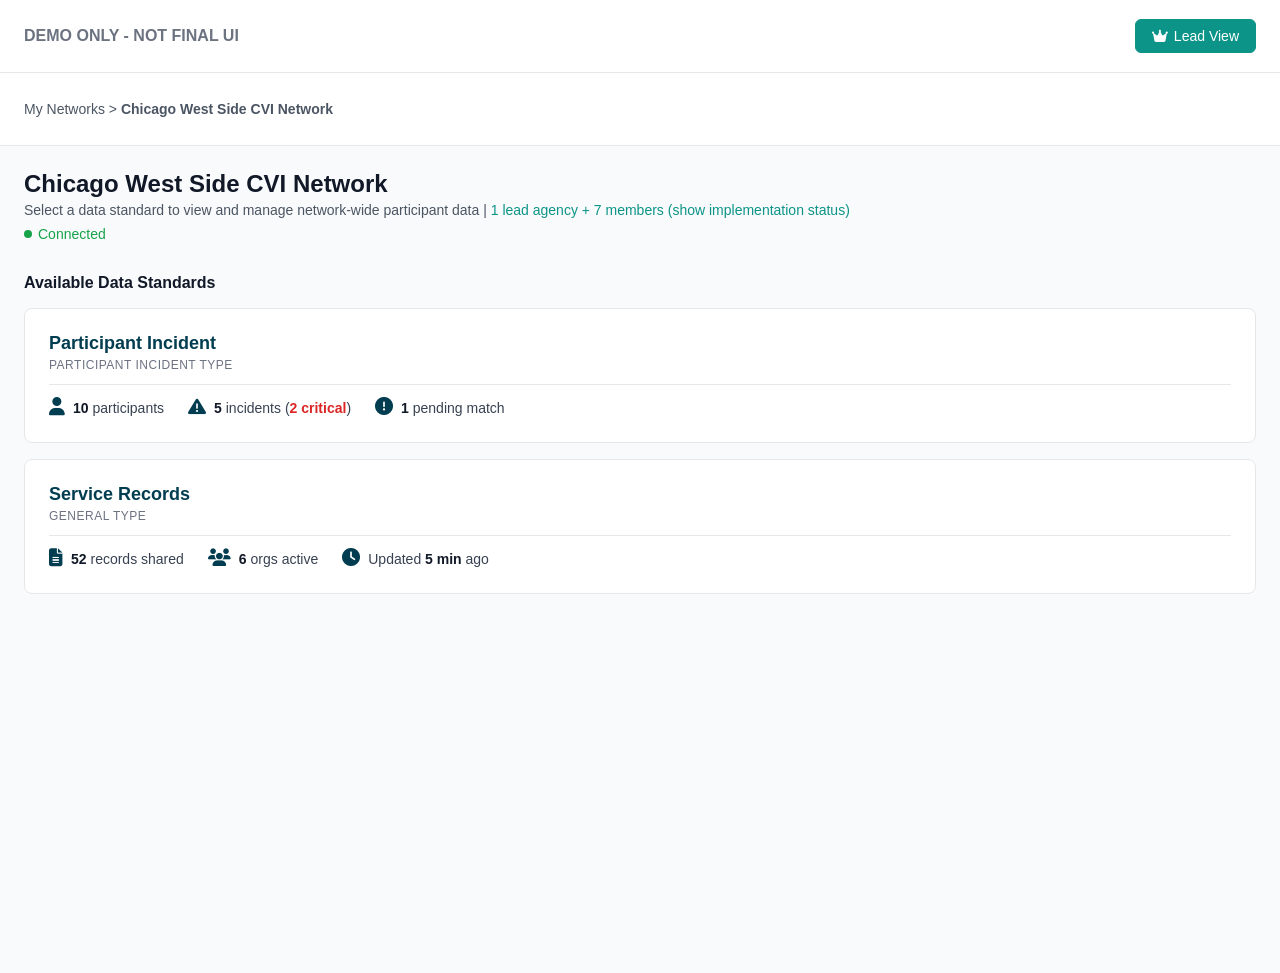
==== test-demo.html @ f870d5c5 "update" ====
<!DOCTYPE html>
<html lang="en">
<head>
    <meta charset="UTF-8">
    <meta name="viewport" content="width=device-width, initial-scale=1.0">
    <title>Network Folder - Chicago West Side CVI Network</title>
    <link rel="stylesheet" href="https://cdnjs.cloudflare.com/ajax/libs/font-awesome/6.4.0/css/all.min.css">
    <style>
        * {
            box-sizing: border-box;
            margin: 0;
            padding: 0;
        }

        :root {
            --primary-teal: #0d9488;
            --primary-teal-hover: #0f766e;
            --dark-teal: #003d50;
            --green: #16a34a;
            --orange: #ea580c;
            --red: #dc2626;
            --blue: #3b82f6;
            --yellow: #eab308;
            --gray-50: #f9fafb;
            --gray-100: #f3f4f6;
            --gray-200: #e5e7eb;
            --gray-300: #d1d5db;
            --gray-400: #9ca3af;
            --gray-500: #6b7280;
            --gray-600: #4b5563;
            --gray-700: #374151;
            --gray-900: #111827;
            --border: #e5e7eb;
        }

        body {
            font-family: -apple-system, BlinkMacSystemFont, 'Segoe UI', Roboto, sans-serif;
            background: var(--gray-50);
            color: var(--gray-900);
            font-size: 14px;
        }

        /* Demo Control Navigation (Always Visible) */
        .demo-control-nav {
            background: white;
            border-bottom: 1px solid var(--border);
            padding: 12px 0;
        }

        .demo-control-nav-content {
            max-width: 1400px;
            margin: 0 auto;
            padding: 0 24px;
            display: flex;
            justify-content: space-between;
            align-items: center;
            min-height: 48px;
            h1 {
                font-size: 16px;
                font-weight: 600;
                color: var(--gray-500);
            }
        }

        /* Breadcrumb Navigation (Main Pages) */
        .breadcrumb-nav {
            background: white;
            border-bottom: 1px solid var(--border);
            padding: 12px 0;
        }

        .breadcrumb-nav-content {
            max-width: 1400px;
            margin: 0 auto;
            padding: 0 24px;
            display: flex;
            justify-content: flex-start;
            align-items: center;
            min-height: 48px;
        }

        .breadcrumb {
            color: var(--gray-600);
            font-size: 14px;
            text-align: left;
        }

        .breadcrumb a {
            color: var(--gray-600);
            text-decoration: none;
        }

        .breadcrumb a:hover {
            color: var(--gray-900);
        }

        .btn {
            padding: 8px 16px;
            border-radius: 6px;
            font-size: 14px;
            font-weight: 500;
            cursor: pointer;
            border: 1px solid var(--border);
            background: white;
            display: inline-flex;
            align-items: center;
            gap: 6px;
            transition: all 0.2s;
        }

        .btn:hover {
            background: var(--gray-50);
        }

        .btn-primary {
            background: var(--primary-teal);
            color: white;
            border-color: var(--primary-teal);
        }

        .btn-primary:hover {
            background: var(--primary-teal-hover);
        }

        .btn-icon {
            padding: 8px;
            border: none;
            background: none;
        }

        /* Main Container */
        .container {
            max-width: 1400px;
            margin: 0 auto;
            padding: 24px;
        }

        /* Header */
        .page-header {
            margin-bottom: 24px;
        }

        .page-title {
            font-size: 24px;
            font-weight: 600;
            margin-bottom: 4px;
        }

        .page-subtitle {
            color: var(--gray-600);
            font-size: 14px;
        }

        .page-subtitle a {
            color: var(--primary-teal);
            text-decoration: none;
        }

        .header-status {
            display: flex;
            align-items: center;
            gap: 16px;
            margin-top: 8px;
        }

        .status-dot {
            width: 8px;
            height: 8px;
            border-radius: 50%;
            background: var(--green);
            position: relative;
            transition: all 0.3s ease;
        }

        .status-dot.pulse {
            animation: pulse 1.5s ease-out;
        }

        @keyframes pulse {
            0% {
                box-shadow: 0 0 0 0 rgba(22, 163, 74, 0.7);
            }
            50% {
                box-shadow: 0 0 0 6px rgba(22, 163, 74, 0);
            }
            100% {
                box-shadow: 0 0 0 0 rgba(22, 163, 74, 0);
            }
        }

        .status-dot.disconnected {
            background: var(--red);
        }

        .status-dot.connecting {
            background: var(--orange);
            animation: blink 1s ease-in-out infinite;
        }

        @keyframes blink {
            0%, 100% {
                opacity: 1;
            }
            50% {
                opacity: 0.3;
            }
        }

        /* Network Member Organizations Table */
        .member-org-section {
            background: white;
            border: 1px solid var(--border);
            border-radius: 8px;
            margin-bottom: 24px;
            overflow: hidden;
        }

        .section-header {
            padding: 16px 20px;
            border-bottom: 1px solid var(--border);
            display: flex;
            justify-content: space-between;
            align-items: center;
            background: white;
        }

        .section-header h3 {
            font-size: 15px;
            font-weight: 600;
        }

        .close-btn {
            background: none;
            border: none;
            font-size: 18px;
            color: var(--gray-400);
            cursor: pointer;
            padding: 4px 8px;
        }

        .close-btn:hover {
            color: var(--gray-600);
        }

        table {
            width: 100%;
            border-collapse: collapse;
        }

        th {
            text-align: left;
            padding: 12px 20px;
            font-weight: 500;
            font-size: 13px;
            color: var(--gray-600);
            background: var(--gray-50);
            border-bottom: 1px solid var(--border);
        }

        td {
            padding: 14px 20px;
            border-bottom: 1px solid var(--border);
            font-size: 14px;
        }

        tr:last-child td {
            border-bottom: none;
        }

        tr:hover {
            background: var(--gray-50);
        }

        .org-name {
            display: flex;
            align-items: center;
            gap: 10px;
        }

        .org-icon {
            width: 24px;
            height: 24px;
            background: var(--primary-teal);
            border-radius: 4px;
            display: flex;
            align-items: center;
            justify-content: center;
            color: white;
            font-size: 11px;
            font-weight: 600;
            flex-shrink: 0;
        }

        .role-badge {
            color: var(--primary-teal);
            font-weight: 500;
        }

        .status-active {
            display: flex;
            align-items: center;
            gap: 6px;
            color: var(--green);
            font-weight: 500;
        }

        .status-active::before {
            content: '●';
            font-size: 12px;
        }

        .status-pending {
            display: flex;
            align-items: center;
            gap: 6px;
            color: var(--orange);
            font-weight: 500;
        }

        .status-pending::before {
            content: '●';
            font-size: 12px;
        }

        .status-disconnected {
            display: flex;
            align-items: center;
            gap: 6px;
            color: var(--gray-500);
            font-weight: 500;
        }

        .status-disconnected::before {
            content: '●';
            font-size: 12px;
        }

        .table-footer {
            padding: 12px 20px;
            background: var(--gray-50);
            font-size: 13px;
            color: var(--gray-600);
        }

        /* Tabs */
        .tabs {
            display: flex;
            gap: 4px;
            border-bottom: 1px solid var(--border);
            background: white;
            padding: 0 20px;
        }

        .tab {
            padding: 14px 20px;
            border: none;
            background: none;
            cursor: pointer;
            font-size: 14px;
            font-weight: 500;
            color: var(--gray-600);
            border-bottom: 2px solid transparent;
            transition: all 0.2s;
            display: flex;
            align-items: center;
            gap: 8px;
        }

        .tab:hover {
            color: var(--gray-900);
        }

        .tab.active {
            color: var(--primary-teal);
            border-bottom-color: var(--primary-teal);
        }

        .tab-icon {
            font-size: 16px;
        }

        /* Tab Content Container */
        .tab-content-wrapper {
            background: white;
            border: 1px solid var(--border);
            border-radius: 8px;
            margin-bottom: 24px;
            overflow: hidden;
        }

        /* Search & Filter Bar */
        .toolbar {
            display: flex;
            gap: 12px;
            padding: 16px 20px;
            background: var(--gray-50);
            border-bottom: 1px solid var(--border);
            align-items: center;
        }

        .search-input {
            flex: 1;
            padding: 10px 16px;
            border: 1px solid var(--border);
            border-radius: 6px;
            font-size: 14px;
            background: white;
        }

        .search-input:focus {
            outline: none;
            border-color: var(--primary-teal);
        }

        .filter-btn {
            padding: 10px 16px;
            border: 1px solid var(--border);
            background: white;
            border-radius: 6px;
            cursor: pointer;
            font-size: 14px;
            display: flex;
            align-items: center;
            gap: 6px;
        }

        .view-activity-link {
            color: var(--primary-teal);
            text-decoration: none;
            font-weight: 500;
            font-size: 14px;
        }

        .view-activity-link:hover {
            text-decoration: underline;
        }

        /* Content Section */
        .content-section {
            background: white;
        }

        .tab-content .content-section:first-child {
            border-top: none;
        }

        .tab-content .content-section:not(:last-child) {
            border-bottom: 1px solid var(--border);
        }

        .content-section-header {
            padding: 20px;
            border-bottom: 1px solid var(--border);
        }

        .content-section-title {
            font-size: 16px;
            font-weight: 600;
            margin-bottom: 4px;
        }

        .content-section-subtitle {
            color: var(--gray-600);
            font-size: 13px;
        }

        .content-section-meta {
            display: flex;
            justify-content: space-between;
            align-items: center;
        }

        .total-count {
            color: var(--gray-600);
            font-size: 13px;
            display: flex;
            align-items: center;
            gap: 6px;
        }

        /* Status Badges */
        .status-badges {
            display: flex;
            gap: 16px;
            padding: 16px 20px;
            border-bottom: 1px solid var(--border);
        }

        .status-badge {
            display: flex;
            align-items: center;
            gap: 6px;
            font-size: 13px;
            font-weight: 500;
        }

        .status-badge.confirmed {
            color: var(--green);
        }

        .status-badge.potential {
            color: var(--orange);
        }

        .status-badge.pending {
            color: var(--blue);
        }

        .status-icon {
            font-size: 16px;
        }

        /* Collapsible Sections */
        .collapsible-section {
            border-bottom: 1px solid var(--border);
        }

        .collapsible-section:last-child {
            border-bottom: none;
        }

        .collapsible-header {
            padding: 16px 20px;
            display: flex;
            align-items: center;
            gap: 12px;
            cursor: pointer;
            user-select: none;
            transition: background 0.2s;
        }

        .collapsible-header:hover {
            background: var(--gray-50);
        }

        .chevron {
            color: var(--gray-400);
            font-size: 14px;
            transition: transform 0.2s;
        }

        .collapsible-section.expanded .chevron {
            transform: rotate(90deg);
        }

        .section-icon {
            font-size: 16px;
            color: var(--gray-500);
        }

        .section-label {
            flex: 1;
            font-weight: 500;
            font-size: 14px;
        }

        .record-count {
            color: var(--gray-500);
            font-size: 13px;
        }

        .collapsible-content {
            display: none;
            padding: 0;
        }

        .collapsible-section.expanded .collapsible-content {
            display: block;
        }

        /* Incident/Participant specific */
        .incident-id {
            font-family: 'Courier New', monospace;
            font-size: 13px;
            font-weight: 600;
        }

        .severity-badge {
            padding: 4px 10px;
            border-radius: 4px;
            font-size: 12px;
            font-weight: 600;
            display: inline-block;
        }

        .severity-critical {
            background: #fee2e2;
            color: var(--red);
        }

        .severity-high {
            background: #fed7aa;
            color: var(--orange);
        }

        .severity-medium {
            background: #fef3c7;
            color: #d97706;
        }

        .severity-low {
            background: #dcfce7;
            color: var(--green);
        }

        /* Org Response Status */
        .response-status {
            display: flex;
            align-items: center;
            gap: 6px;
        }

        .response-circles {
            display: flex;
            gap: 4px;
        }

        .response-circle {
            width: 20px;
            height: 20px;
            border-radius: 50%;
            border: 2px solid var(--border);
            background: white;
        }

        .response-circle.complete {
            background: var(--green);
            border-color: var(--green);
        }

        .response-circle.in-progress {
            background: var(--orange);
            border-color: var(--orange);
        }

        .response-text {
            font-size: 13px;
            color: var(--gray-600);
        }

        /* View Button */
        .view-btn {
            padding: 6px 12px;
            border: 1px solid var(--border);
            background: white;
            border-radius: 4px;
            cursor: pointer;
            font-size: 13px;
            display: flex;
            align-items: center;
            gap: 6px;
            color: var(--gray-700);
        }

        .view-btn:hover {
            background: var(--gray-50);
        }

        /* PII Hidden Button */
        .pii-toggle-btn {
            padding: 8px 16px;
            border: 1.5px solid var(--primary-teal);
            background: white;
            border-radius: 6px;
            color: var(--primary-teal);
            font-weight: 500;
            cursor: pointer;
            display: flex;
            align-items: center;
            gap: 6px;
            font-size: 14px;
        }

        .pii-toggle-btn:hover {
            background: #f0fdfa;
        }

        /* Tab Content */
        .tab-content {
            display: none;
        }

        .tab-content.active {
            display: block;
        }

        /* Match confidence bar */
        .confidence-bar {
            flex: 1;
            height: 6px;
            background: var(--gray-200);
            border-radius: 3px;
            overflow: hidden;
        }

        .confidence-fill {
            height: 100%;
        }

        .confidence-fill.high {
            background: var(--green);
        }

        .confidence-fill.potential {
            background: var(--orange);
        }

        .confidence-fill.low {
            background: var(--gray-400);
        }

        /* Participant badges */
        .participant-tag {
            display: inline-flex;
            align-items: center;
            gap: 4px;
            padding: 3px 8px;
            background: var(--gray-100);
            border-radius: 4px;
            font-size: 12px;
            color: var(--gray-700);
            margin-right: 6px;
        }

        .risk-badge {
            padding: 3px 8px;
            border-radius: 4px;
            font-size: 12px;
            font-weight: 600;
            background: #fee2e2;
            color: var(--red);
        }

        /* Modal */
        .modal {
            display: none;
            position: fixed;
            inset: 0;
            background: rgba(0,0,0,0.5);
            z-index: 1000;
            align-items: center;
            justify-content: center;
            padding: 2rem;
        }

        .modal.active {
            display: flex;
        }

        .modal-content {
            background: white;
            border-radius: 8px;
            max-width: 900px;
            width: 100%;
            max-height: 90vh;
            overflow-y: auto;
        }

        .modal-header {
            padding: 20px;
            border-bottom: 1px solid var(--border);
            display: flex;
            justify-content: space-between;
            align-items: center;
        }

        .modal-title {
            font-size: 20px;
            font-weight: 600;
        }

        .modal-body {
            padding: 24px;
        }

        .score-display {
            text-align: center;
            padding: 2rem;
        }

        .score-circle {
            width: 120px;
            height: 120px;
            margin: 0 auto 1rem;
            border-radius: 50%;
            background: var(--gray-100);
            display: flex;
            flex-direction: column;
            align-items: center;
            justify-content: center;
        }

        .score-value {
            font-size: 2rem;
            font-weight: 700;
        }

        .score-label {
            font-size: 0.85rem;
            color: var(--gray-600);
        }

        .match-reasons {
            background: #fef3c7;
            padding: 1rem;
            border-radius: 6px;
            margin: 1.5rem 0;
            border-left: 4px solid var(--orange);
        }

        .match-reasons ul {
            margin-top: 0.5rem;
            margin-left: 1.5rem;
            color: var(--gray-700);
        }

        .match-reasons li {
            margin-bottom: 0.25rem;
        }

        /* Participant Detail Page Styles */
        #participant-detail-page {
            display: none;
            background: var(--gray-50);
            min-height: 100vh;
        }

        .detail-top-nav {
            background: white;
            border-bottom: 1px solid var(--border);
            padding: 12px 0;
        }

        .detail-top-nav-content {
            max-width: 1400px;
            margin: 0 auto;
            padding: 0 24px;
            display: flex;
            justify-content: space-between;
            align-items: center;
        }

        .detail-back-link {
            color: var(--gray-600);
            text-decoration: none;
            display: flex;
            align-items: center;
            gap: 4px;
            font-size: 14px;
            flex-shrink: 1;
            min-width: 0;
        }

        .detail-back-link:hover {
            color: var(--gray-900);
        }

        .detail-actions {
            display: flex;
            gap: 8px;
            flex-shrink: 0;
        }

        /* Secondary Navigation (App-level) */
        .secondary-nav {
            background: white;
            border-bottom: 1px solid var(--border);
            padding: 12px 0;
        }

        .secondary-nav-content {
            max-width: 1400px;
            margin: 0 auto;
            padding: 0 24px;
            display: flex;
            justify-content: space-between;
            align-items: center;
            min-height: 48px;
        }

        .secondary-breadcrumb {
            color: var(--gray-600);
            font-size: 14px;
        }

        .secondary-breadcrumb a {
            color: var(--gray-600);
            text-decoration: none;
        }

        .secondary-breadcrumb a:hover {
            color: var(--gray-900);
        }

        .secondary-breadcrumb strong {
            color: var(--gray-900);
        }

        .secondary-actions {
            display: flex;
            gap: 8px;
            flex-shrink: 0;
        }

        .participant-header-card {
            background: white;
            border: 1px solid var(--border);
            border-radius: 8px;
            padding: 24px;
            margin-bottom: 20px;
        }

        .participant-header-top {
            display: flex;
            align-items: flex-start;
            gap: 16px;
            margin-bottom: 20px;
            padding-bottom: 20px;
            border-bottom: 1px solid var(--border);
        }

        .participant-avatar {
            width: 48px;
            height: 48px;
            border-radius: 50%;
            background: var(--primary-teal);
            color: white;
            display: flex;
            align-items: center;
            justify-content: center;
            font-size: 24px;
            flex-shrink: 0;
        }

        .participant-header-info {
            flex: 1;
        }

        .participant-id-row {
            display: flex;
            align-items: center;
            gap: 8px;
            margin-bottom: 6px;
        }

        .participant-id {
            font-size: 20px;
            font-weight: 600;
            color: var(--gray-900);
        }

        .badge-confirmed {
            background: #dcfce7;
            color: var(--green);
            padding: 4px 10px;
            border-radius: 12px;
            font-size: 12px;
            font-weight: 500;
            display: inline-flex;
            align-items: center;
            gap: 4px;
        }

        .badge-risk {
            background: #fee2e2;
            color: var(--red);
            padding: 4px 10px;
            border-radius: 12px;
            font-size: 12px;
            font-weight: 500;
            display: inline-flex;
            align-items: center;
            gap: 4px;
        }

        .participant-meta {
            font-size: 13px;
            color: var(--gray-600);
        }

        .header-contact-row {
            display: flex;
            gap: 32px;
            align-items: center;
        }

        .contact-item {
            display: flex;
            align-items: center;
            gap: 8px;
            font-size: 13px;
        }

        .contact-label {
            color: var(--gray-600);
        }

        .contact-value {
            color: var(--gray-900);
            font-weight: 500;
        }

        .section-card {
            background: white;
            border: 1px solid var(--border);
            border-radius: 8px;
            padding: 24px;
            margin-bottom: 20px;
        }

        .section-title {
            font-size: 16px;
            font-weight: 600;
            color: var(--gray-900);
            margin-bottom: 6px;
        }

        .section-subtitle {
            font-size: 13px;
            color: var(--gray-600);
            margin-bottom: 16px;
        }

        .identity-table {
            width: 100%;
            border-collapse: collapse;
        }

        .identity-table th {
            text-align: left;
            padding: 10px 12px;
            background: var(--gray-50);
            font-size: 12px;
            font-weight: 600;
            color: var(--gray-700);
            border-bottom: 1px solid var(--border);
        }

        .identity-table td {
            padding: 12px;
            border-bottom: 1px solid var(--border);
            font-size: 13px;
        }

        .identity-table tr:last-child td {
            border-bottom: none;
        }

        .org-row {
            display: flex;
            align-items: center;
            gap: 8px;
        }

        .org-icon-small {
            width: 32px;
            height: 32px;
            border-radius: 6px;
            background: var(--primary-teal);
            color: white;
            display: flex;
            align-items: center;
            justify-content: center;
            font-size: 11px;
            font-weight: 600;
            flex-shrink: 0;
        }

        .org-name-text {
            font-size: 13px;
            font-weight: 500;
            color: var(--gray-900);
        }

        .check-yes {
            color: var(--green);
            font-weight: 600;
            display: flex;
            align-items: center;
            gap: 4px;
        }

        .org-card {
            border: 1px solid var(--border);
            border-radius: 8px;
            padding: 16px;
            margin-bottom: 12px;
        }

        .org-card-header {
            display: flex;
            justify-content: space-between;
            align-items: center;
            margin-bottom: 12px;
        }

        .org-card-left {
            display: flex;
            align-items: center;
            gap: 10px;
        }

        .org-badge {
            padding: 4px 10px;
            border-radius: 12px;
            font-size: 11px;
            font-weight: 600;
        }

        .org-badge-lead {
            background: #dbeafe;
            color: var(--blue);
        }

        .org-badge-referred {
            background: #e0e7ff;
            color: #6366f1;
        }

        .org-badge-supporting {
            background: var(--gray-100);
            color: var(--gray-700);
        }

        .org-since {
            font-size: 12px;
            color: var(--gray-500);
        }

        .org-services {
            display: flex;
            flex-wrap: wrap;
            gap: 6px;
            align-items: center;
        }

        .org-services-label {
            font-size: 12px;
            color: var(--gray-600);
            margin-right: 4px;
        }

        .service-tag {
            background: var(--gray-100);
            padding: 4px 10px;
            border-radius: 4px;
            font-size: 12px;
            color: var(--gray-700);
        }

        .two-column-layout {
            display: grid;
            grid-template-columns: 1fr 2fr;
            gap: 20px;
            margin-bottom: 20px;
        }

        .program-list {
            list-style: none;
            padding: 0;
        }

        .program-list li {
            padding: 8px 0;
            border-bottom: 1px solid var(--border);
            font-size: 13px;
            color: var(--gray-700);
            position: relative;
            padding-left: 16px;
        }

        .program-list li:before {
            content: "•";
            position: absolute;
            left: 0;
            color: var(--primary-teal);
            font-weight: bold;
        }

        .program-list li:last-child {
            border-bottom: none;
        }

        .activity-item {
            padding: 12px 0;
            border-bottom: 1px solid var(--border);
        }

        .activity-item:last-child {
            border-bottom: none;
        }

        .activity-date {
            font-size: 12px;
            color: var(--primary-teal);
            margin-bottom: 4px;
            font-weight: 500;
        }

        .activity-org-name {
            color: var(--primary-teal);
            font-weight: 500;
        }

        .activity-text {
            font-size: 13px;
            color: var(--gray-700);
            line-height: 1.5;
        }

        .incident-item {
            display: flex;
            align-items: center;
            justify-content: space-between;
            padding: 12px 0;
            border-bottom: 1px solid var(--border);
        }

        .incident-item:last-child {
            border-bottom: none;
        }

        .incident-left {
            display: flex;
            align-items: center;
            gap: 12px;
        }

        .incident-icon {
            width: 36px;
            height: 36px;
            border-radius: 50%;
            background: #fee2e2;
            color: var(--red);
            display: flex;
            align-items: center;
            justify-content: center;
            font-size: 16px;
            flex-shrink: 0;
        }

        .incident-icon.medium {
            background: #fed7aa;
            color: var(--orange);
        }

        .incident-info {
            flex: 1;
        }

        .incident-title {
            font-size: 14px;
            font-weight: 600;
            color: var(--gray-900);
            margin-bottom: 2px;
        }

        .incident-details {
            font-size: 12px;
            color: var(--gray-600);
        }

        .incident-severity {
            padding: 4px 10px;
            border-radius: 12px;
            font-size: 11px;
            font-weight: 600;
        }

        .incident-severity.critical {
            background: #fee2e2;
            color: var(--red);
        }

        .incident-severity.medium {
            background: #fed7aa;
            color: var(--orange);
        }

        /* Network Overview Page Styles */
        #network-overview-page {
            display: none;
            background: var(--gray-50);
            min-height: 100vh;
        }

        .data-standard-card {
            background: white;
            border: 1px solid var(--border);
            border-radius: 8px;
            padding: 24px;
            margin-bottom: 16px;
            cursor: pointer;
            transition: all 0.2s;
        }

        .data-standard-card:hover {
            border-color: var(--primary-teal);
            box-shadow: 0 2px 8px rgba(13, 148, 136, 0.1);
        }

        .data-standard-header {
            display: flex;
            justify-content: space-between;
            align-items: flex-start;
            margin-bottom: 12px;
        }

        .data-standard-title {
            font-size: 18px;
            font-weight: 600;
            color: var(--dark-teal);
            margin-bottom: 4px;
        }

        .data-standard-type {
            font-size: 12px;
            color: var(--gray-500);
            text-transform: uppercase;
            letter-spacing: 0.5px;
        }

        .data-standard-icon {
            width: 48px;
            height: 48px;
            border-radius: 8px;
            background: var(--dark-teal);
            color: white;
            display: flex;
            align-items: center;
            justify-content: center;
            font-size: 24px;
            flex-shrink: 0;
        }

        .data-standard-stats {
            display: flex;
            gap: 24px;
            padding-top: 12px;
            border-top: 1px solid var(--border);
        }

        .stat-item {
            display: flex;
            align-items: center;
            gap: 8px;
            font-size: 14px;
            color: var(--gray-700);
        }

        .stat-icon {
            font-size: 18px;
            color: var(--dark-teal);
        }

        .stat-value {
            font-weight: 600;
            color: var(--gray-900);
        }

        .stat-critical {
            color: var(--red);
            font-weight: 600;
        }

        /* Incident Detail Page Styles */
        #incident-detail-page {
            display: none;
            background: var(--gray-50);
            min-height: 100vh;
        }

        .incident-header-card {
            background: white;
            border: 1px solid var(--border);
            border-radius: 8px;
            padding: 24px;
            margin-bottom: 20px;
        }

        .incident-title-row {
            display: flex;
            align-items: center;
            gap: 12px;
            margin-bottom: 8px;
        }

        .incident-title-text {
            font-size: 24px;
            font-weight: 600;
            color: var(--gray-900);
        }

        .badge-critical {
            background: var(--red);
            color: white;
            padding: 4px 12px;
            border-radius: 12px;
            font-size: 12px;
            font-weight: 600;
        }

        .incident-subtitle {
            font-size: 13px;
            color: var(--gray-600);
            margin-bottom: 16px;
        }

        .org-badges-row {
            display: flex;
            gap: 8px;
            margin-bottom: 20px;
            padding-bottom: 20px;
            border-bottom: 1px solid var(--border);
        }

        .org-badge-pill {
            padding: 4px 12px;
            border-radius: 12px;
            font-size: 12px;
            font-weight: 500;
            background: var(--gray-100);
            color: var(--gray-700);
        }

        .incident-meta-row {
            display: grid;
            grid-template-columns: 1fr 1fr 1fr;
            gap: 24px;
            margin-bottom: 16px;
        }

        .incident-meta-item {
            display: flex;
            align-items: flex-start;
            gap: 8px;
        }

        .incident-meta-icon {
            color: var(--gray-400);
            font-size: 16px;
            margin-top: 2px;
        }

        .incident-meta-content {
            flex: 1;
        }

        .incident-meta-label {
            font-size: 11px;
            color: var(--gray-500);
            margin-bottom: 2px;
        }

        .incident-meta-value {
            font-size: 14px;
            color: var(--gray-900);
            font-weight: 500;
        }

        .incident-tags-row {
            display: flex;
            gap: 8px;
            flex-wrap: wrap;
        }

        .incident-tag {
            padding: 4px 12px;
            border-radius: 12px;
            font-size: 12px;
            font-weight: 500;
            background: var(--gray-100);
            color: var(--gray-700);
        }

        .description-box {
            background: white;
            border: 1px solid var(--border);
            border-radius: 8px;
            padding: 20px;
            margin-bottom: 20px;
        }

        .description-title {
            font-size: 14px;
            font-weight: 600;
            color: var(--gray-900);
            margin-bottom: 12px;
        }

        .description-text {
            font-size: 14px;
            color: var(--gray-700);
            line-height: 1.6;
        }

        .involved-persons-box {
            background: white;
            border: 1px solid var(--border);
            border-radius: 8px;
            padding: 20px;
            margin-bottom: 32px;
        }

        .person-item {
            display: flex;
            align-items: center;
            gap: 12px;
            margin-bottom: 16px;
        }

        .person-item:last-child {
            margin-bottom: 0;
        }

        .person-avatar-small {
            width: 40px;
            height: 40px;
            border-radius: 50%;
            background: var(--primary-teal);
            color: white;
            display: flex;
            align-items: center;
            justify-content: center;
            font-size: 18px;
        }

        .person-name {
            font-size: 14px;
            font-weight: 500;
            color: var(--gray-900);
        }

        .person-id {
            font-size: 12px;
            color: var(--gray-600);
        }

        .response-status-section {
            background: white;
            border: 1px solid var(--border);
            border-radius: 8px;
            padding: 20px;
        }

        .response-status-header {
            display: flex;
            justify-content: space-between;
            align-items: center;
            margin-bottom: 16px;
        }

        .response-legend {
            display: flex;
            gap: 16px;
            font-size: 12px;
        }

        .legend-item {
            display: flex;
            align-items: center;
            gap: 4px;
            color: var(--gray-600);
        }

        .org-response-card {
            border: 1px solid var(--border);
            border-radius: 8px;
            padding: 16px;
            margin-bottom: 12px;
            background: var(--gray-50);
        }

        .org-response-header {
            display: flex;
            justify-content: space-between;
            align-items: center;
            margin-bottom: 16px;
        }

        .org-response-left {
            display: flex;
            align-items: center;
            gap: 10px;
        }

        .org-response-name {
            font-size: 14px;
            font-weight: 600;
            color: var(--gray-900);
        }

        .status-badge-progress {
            background: #fed7aa;
            color: var(--orange);
            padding: 4px 10px;
            border-radius: 12px;
            font-size: 11px;
            font-weight: 600;
        }

        .status-badge-not-started {
            background: var(--gray-200);
            color: var(--gray-700);
            padding: 4px 10px;
            border-radius: 12px;
            font-size: 11px;
            font-weight: 600;
        }

        .actions-grid {
            display: grid;
            grid-template-columns: repeat(3, 1fr);
            gap: 16px;
            margin-bottom: 16px;
        }

        .actions-column {
            background: white;
            padding: 12px;
            border-radius: 6px;
        }

        .actions-column-title {
            font-size: 11px;
            font-weight: 600;
            text-transform: uppercase;
            margin-bottom: 10px;
        }

        .actions-column-title.planned {
            color: var(--gray-600);
        }

        .actions-column-title.in-progress {
            color: var(--orange);
        }

        .actions-column-title.completed {
            color: var(--green);
        }

        .action-item {
            display: flex;
            align-items: flex-start;
            gap: 8px;
            font-size: 13px;
            margin-bottom: 8px;
            color: var(--gray-700);
        }

        .action-checkbox {
            margin-top: 2px;
            color: var(--gray-400);
        }

        .action-checkbox.checked {
            color: var(--green);
        }

        .org-response-actions {
            display: flex;
            gap: 8px;
        }

        /* Map Section Styles */
        .map-section {
            background: white;
            border: 1px solid var(--border);
            border-radius: 8px;
            padding: 20px;
            margin-bottom: 24px;
        }

        .map-container {
            width: 100%;
            height: 400px;
            background: var(--gray-100);
            border-radius: 8px;
            position: relative;
            overflow: hidden;
            margin-top: 12px;
        }

        .map-placeholder {
            width: 100%;
            height: 100%;
            background: linear-gradient(135deg, #e6f3f0 0%, #d4e8e4 100%);
            position: relative;
        }

        .map-marker {
            position: absolute;
            top: 50%;
            left: 50%;
            width: 40px;
            height: 40px;
            background: var(--red);
            border-radius: 50% 50% 50% 0;
            transform: translate(-50%, -100%) rotate(-45deg);
            box-shadow: 0 4px 12px rgba(0,0,0,0.3);
        }

        .map-marker::before {
            content: '';
            position: absolute;
            top: 50%;
            left: 50%;
            transform: translate(-50%, -50%);
            width: 20px;
            height: 20px;
            background: white;
            border-radius: 50%;
        }

        .map-controls {
            position: absolute;
            top: 16px;
            right: 16px;
            display: flex;
            flex-direction: column;
            gap: 8px;
        }

        .map-control-btn {
            width: 32px;
            height: 32px;
            background: white;
            border: 1px solid var(--border);
            border-radius: 4px;
            display: flex;
            align-items: center;
            justify-content: center;
            cursor: pointer;
            box-shadow: 0 2px 4px rgba(0,0,0,0.1);
            font-size: 14px;
            color: var(--gray-700);
        }

        .map-control-btn:hover {
            background: var(--gray-50);
        }

        .map-info-box {
            position: absolute;
            bottom: 16px;
            left: 16px;
            background: white;
            padding: 12px;
            border-radius: 8px;
            box-shadow: 0 2px 8px rgba(0,0,0,0.15);
            font-size: 13px;
        }

        .map-info-title {
            font-weight: 600;
            margin-bottom: 4px;
        }

        .map-info-address {
            color: var(--gray-600);
            font-size: 12px;
        }

        .map-legend {
            position: absolute;
            top: 16px;
            left: 16px;
            background: white;
            padding: 8px 12px;
            border-radius: 6px;
            box-shadow: 0 2px 4px rgba(0,0,0,0.1);
            font-size: 11px;
            color: var(--gray-600);
        }

        /* Involved Persons Table Styles */
        .involved-persons-section {
            background: white;
            border: 1px solid var(--border);
            border-radius: 8px;
            padding: 20px;
            margin-bottom: 24px;
        }

        .involved-persons-table {
            width: 100%;
            border-collapse: collapse;
            margin-top: 12px;
        }

        .involved-persons-table th {
            text-align: left;
            padding: 12px;
            border-bottom: 1px solid var(--border);
            font-size: 12px;
            font-weight: 600;
            color: var(--gray-600);
            text-transform: uppercase;
            letter-spacing: 0.05em;
        }

        .involved-persons-table td {
            padding: 16px 12px;
            border-bottom: 1px solid var(--border);
            font-size: 14px;
        }

        .involved-persons-table tr:last-child td {
            border-bottom: none;
        }

        .involved-persons-table tr:hover {
            background: var(--gray-50);
        }

        .participant-cell {
            display: flex;
            align-items: center;
            gap: 12px;
        }

        .participant-avatar {
            width: 40px;
            height: 40px;
            border-radius: 50%;
            background: var(--primary-teal);
            color: white;
            display: flex;
            align-items: center;
            justify-content: center;
            font-size: 16px;
            font-weight: 600;
            flex-shrink: 0;
        }

        .participant-info {
            display: flex;
            flex-direction: column;
            gap: 2px;
        }

        .participant-name {
            font-size: 14px;
            font-weight: 500;
            color: var(--gray-900);
        }

        .participant-id {
            font-size: 12px;
            color: var(--gray-600);
        }

        .role-badge {
            display: inline-block;
            padding: 4px 12px;
            border-radius: 12px;
            font-size: 12px;
            font-weight: 500;
            background: var(--orange);
            color: white;
        }

        .role-badge.victim {
            background: var(--red);
        }

        .role-badge.witness {
            background: var(--blue);
        }

        .role-badge.at-risk {
            background: var(--yellow);
            color: var(--gray-900);
        }

        .org-list {
            display: flex;
            flex-direction: column;
            gap: 4px;
        }

        .org-item {
            display: flex;
            align-items: center;
            gap: 8px;
            font-size: 13px;
            color: var(--gray-700);
        }

        .org-icon-mini {
            width: 20px;
            height: 20px;
            border-radius: 4px;
            background: var(--gray-200);
            color: var(--gray-700);
            font-size: 9px;
            font-weight: 600;
            display: flex;
            align-items: center;
            justify-content: center;
        }

        .last-contact {
            font-size: 13px;
            color: var(--gray-700);
        }

        .last-contact-date {
            color: var(--gray-600);
            font-size: 12px;
            margin-top: 2px;
        }

        .table-actions {
            display: flex;
            gap: 8px;
        }

        .icon-btn {
            width: 32px;
            height: 32px;
            border-radius: 6px;
            border: 1px solid var(--border);
            background: white;
            color: var(--gray-600);
            display: flex;
            align-items: center;
            justify-content: center;
            cursor: pointer;
        }

        .icon-btn:hover {
            background: var(--gray-50);
            color: var(--gray-900);
        }
    </style>
</head>
<body>
    <!-- Demo Control Navigation (Always Visible - Outside all pages) -->
    <nav class="demo-control-nav">
        <div class="demo-control-nav-content">
            <h1>DEMO ONLY - NOT FINAL UI</h1>
            <button class="btn btn-primary" onclick="toggleViewMode()">
                <i class="fas fa-crown" id="view-icon"></i>
                <span id="view-text">Lead View</span>
            </button>
        </div>
    </nav>

    <!-- Network Overview Page -->
    <div id="network-overview-page">
        <!-- Breadcrumb Navigation -->
        <nav class="breadcrumb-nav">
            <div class="breadcrumb-nav-content">
                <div class="breadcrumb">
                    <a href="#">My Networks</a> &gt; <strong>Chicago West Side CVI Network</strong>
                </div>
            </div>
        </nav>

        <!-- Page Content -->
        <div class="container">
            <!-- Page Header -->
            <div class="page-header">
                <h1 class="page-title">Chicago West Side CVI Network</h1>
                <div class="page-subtitle">
                    Select a data standard to view and manage network-wide participant data |
                    <a href="#" onclick="toggleOrgTable(); return false;">1 lead agency + 7 members (show implementation status)</a>
                </div>
                <div class="header-status">
                    <div style="display: flex; align-items: center; gap: 6px;">
                        <span class="status-dot"></span>
                        <span style="color: var(--green); font-weight: 500;">Connected</span>
                    </div>
                </div>
            </div>

            <!-- Network Member Organizations (collapsed by default) -->
            <div class="member-org-section" id="org-section-overview" style="display: none;">
                <div class="section-header">
                    <h3>Network Member Organizations</h3>
                    <button class="close-btn" onclick="toggleOrgTable()">✕</button>
                </div>
                <div style="padding: 12px 20px; background: var(--gray-50); font-size: 13px; color: var(--gray-700); border-bottom: 1px solid var(--border);">
                    Shows implementation status for each data standard across all network member organizations.
                </div>
                <div id="org-table">
                    <table>
                        <thead>
                            <tr>
                                <th>Organization</th>
                                <th>Contact</th>
                                <th>Email</th>
                                <th>Role</th>
                                <th>Participant Incident</th>
                                <th>Case Notes</th>
                            </tr>
                        </thead>
                        <tbody>
                            <tr>
                                <td>
                                    <div class="org-name">
                                        <div class="org-icon">LO</div>
                                        Lead Organization
                                    </div>
                                </td>
                                <td>John Smith</td>
                                <td>john@leadorg.org</td>
                                <td><span class="role-badge">Lead Agency</span></td>
                                <td><span class="status-active">Active (7)</span></td>
                                <td><span class="status-active">Active (12)</span></td>
                            </tr>
                            <tr>
                                <td>
                                    <div class="org-name">
                                        <div class="org-icon">VP</div>
                                        Violence Prevention Coalition
                                    </div>
                                </td>
                                <td>Sarah Johnson</td>
                                <td>sarah@vpc.org</td>
                                <td>Member</td>
                                <td><span class="status-active">Active (4)</span></td>
                                <td><span class="status-pending">Pending</span></td>
                            </tr>
                            <tr>
                                <td>
                                    <div class="org-name">
                                        <div class="org-icon">CO</div>
                                        Community Outreach Partners
                                    </div>
                                </td>
                                <td>Michael Davis</td>
                                <td>michael@outreach.org</td>
                                <td>Member</td>
                                <td><span class="status-active">Active (3)</span></td>
                                <td><span class="status-active">Active (8)</span></td>
                            </tr>
                            <tr>
                                <td>
                                    <div class="org-name">
                                        <div class="org-icon">YS</div>
                                        Youth Services Network
                                    </div>
                                </td>
                                <td>Lisa Chen</td>
                                <td>lisa@youthservices.org</td>
                                <td>Member</td>
                                <td><span class="status-pending">Pending</span></td>
                                <td><span class="status-active">Active (5)</span></td>
                            </tr>
                            <tr>
                                <td>
                                    <div class="org-name">
                                        <div class="org-icon">SO</div>
                                        Street Outreach Team
                                    </div>
                                </td>
                                <td>Mike Rodriguez</td>
                                <td>mike@streetoutreach.org</td>
                                <td>Member</td>
                                <td><span class="status-active">Active (5)</span></td>
                                <td><span class="status-active">Active (9)</span></td>
                            </tr>
                            <tr>
                                <td>
                                    <div class="org-name">
                                        <div class="org-icon">CM</div>
                                        Case Management Services
                                    </div>
                                </td>
                                <td>Jennifer Williams</td>
                                <td>jennifer@casemanagement.org</td>
                                <td>Member</td>
                                <td><span class="status-active">Active (3)</span></td>
                                <td><span class="status-active">Active (15)</span></td>
                            </tr>
                            <tr>
                                <td>
                                    <div class="org-name">
                                        <div class="org-icon">FC</div>
                                        Family Counseling Center
                                    </div>
                                </td>
                                <td>Amanda Garcia</td>
                                <td>amanda@familycounseling.org</td>
                                <td>Member</td>
                                <td><span class="status-pending">Pending</span></td>
                                <td><span class="status-pending">Pending</span></td>
                            </tr>
                            <tr>
                                <td>
                                    <div class="org-name">
                                        <div class="org-icon">HS</div>
                                        Housing Support Services
                                    </div>
                                </td>
                                <td>Robert Lee</td>
                                <td>robert@housingsupport.org</td>
                                <td>Member</td>
                                <td><span class="status-disconnected">Disconnected (2)</span></td>
                                <td><span class="status-active">Active (3)</span></td>
                            </tr>
                        </tbody>
                    </table>
                    <div class="table-footer">
                        <strong>Network Summary:</strong> 8 member organizations • 2 data standards configured • 22 total records shared across participant incident folder • 52 total records shared across case notes folder
                    </div>
                </div>
            </div>

            <!-- Data Standards List -->
            <div style="margin-top: 32px;">
                <h2 style="font-size: 16px; font-weight: 600; color: var(--gray-900); margin-bottom: 16px;">Available Data Standards</h2>

                <!-- Participant Incident Data Standard -->
                <div class="data-standard-card" onclick="showDataStandard('participant-incident')">
                    <div class="data-standard-header">
                        <div>
                            <div class="data-standard-title">Participant Incident</div>
                            <div class="data-standard-type">Participant Incident Type</div>
                        </div>
                    </div>
                    <div class="data-standard-stats">
                        <div class="stat-item">
                            <span class="stat-icon"><i class="fas fa-user"></i></span>
                            <span><span class="stat-value">10</span> participants</span>
                        </div>
                        <div class="stat-item">
                            <span class="stat-icon"><i class="fas fa-exclamation-triangle"></i></span>
                            <span><span class="stat-value">5</span> incidents (<span class="stat-critical">2 critical</span>)</span>
                        </div>
                        <div class="stat-item">
                            <span class="stat-icon"><i class="fas fa-exclamation-circle"></i></span>
                            <span><span class="stat-value">1</span> pending match</span>
                        </div>
                    </div>
                </div>

                <!-- Service Records Data Standard (General Type) -->
                <div class="data-standard-card" onclick="alert('Service Records view coming soon')">
                    <div class="data-standard-header">
                        <div>
                            <div class="data-standard-title">Service Records</div>
                            <div class="data-standard-type">General Type</div>
                        </div>
                    </div>
                    <div class="data-standard-stats">
                        <div class="stat-item">
                            <span class="stat-icon"><i class="fas fa-file-alt"></i></span>
                            <span><span class="stat-value">52</span> records shared</span>
                        </div>
                        <div class="stat-item">
                            <span class="stat-icon"><i class="fas fa-users"></i></span>
                            <span><span class="stat-value">6</span> orgs active</span>
                        </div>
                        <div class="stat-item">
                            <span class="stat-icon"><i class="fas fa-clock"></i></span>
                            <span>Updated <span class="stat-value">5 min</span> ago</span>
                        </div>
                    </div>
                </div>
            </div>
        </div>
    </div>

    <!-- Breadcrumb Navigation -->
    <nav class="breadcrumb-nav" id="data-standard-nav">
        <div class="breadcrumb-nav-content">
            <div class="breadcrumb">
                <a href="#" onclick="showNetworkOverview(); return false;">My Networks</a> &gt;
                <a href="#" onclick="showNetworkOverview(); return false;">Chicago West Side CVI Network</a> &gt;
                <strong>Participant Incident</strong>
            </div>
        </div>
    </nav>

    <!-- Main Container -->
    <div id="main-container" class="container">
        <!-- Page Header -->
        <div class="page-header">
            <h1 class="page-title">Participant Incident</h1>
            <div class="page-subtitle">
                Participant incident type - track participants involved in network incidents |
                <a href="#" onclick="toggleOrgTable(); return false;">1 lead agency + 7 members (show implementation status)</a>
            </div>
            <div class="header-status">
                <div style="display: flex; align-items: center; gap: 6px;">
                    <span class="status-dot"></span>
                    <span style="color: var(--green); font-weight: 500;">Connected</span>
                </div>
            </div>
        </div>

        <!-- Network Member Organizations -->
        <div class="member-org-section" id="org-section" style="display: none;">
            <div class="section-header">
                <h3>Data Standard Implementation Status</h3>
                <button class="close-btn" onclick="toggleOrgTable()">✕</button>
            </div>
            <div style="padding: 12px 20px; background: var(--gray-50); font-size: 13px; color: var(--gray-700); border-bottom: 1px solid var(--border);">
                Shows which member organizations have implemented the <strong>Participant Incident</strong> data standard and are actively sharing data to this network folder.
            </div>
            <div id="org-table">
                <table>
                    <thead>
                        <tr>
                            <th>Organization</th>
                            <th>Contact</th>
                            <th>Email</th>
                            <th>Role</th>
                            <th>Records Shared</th>
                            <th>Implementation Status</th>
                        </tr>
                    </thead>
                    <tbody>
                        <tr>
                            <td>
                                <div class="org-name">
                                    <div class="org-icon">LO</div>
                                    Lead Organization
                                </div>
                            </td>
                            <td>John Smith</td>
                            <td>john@leadorg.org</td>
                            <td><span class="role-badge">Lead Agency</span></td>
                            <td>7</td>
                            <td><span class="status-active">Active</span></td>
                        </tr>
                        <tr>
                            <td>
                                <div class="org-name">
                                    <div class="org-icon">VP</div>
                                    Violence Prevention Coalition
                                </div>
                            </td>
                            <td>Sarah Johnson</td>
                            <td>sarah@vpc.org</td>
                            <td>Member</td>
                            <td>4</td>
                            <td><span class="status-active">Active</span></td>
                        </tr>
                        <tr>
                            <td>
                                <div class="org-name">
                                    <div class="org-icon">CO</div>
                                    Community Outreach Partners
                                </div>
                            </td>
                            <td>Michael Davis</td>
                            <td>michael@outreach.org</td>
                            <td>Member</td>
                            <td>3</td>
                            <td><span class="status-active">Active</span></td>
                        </tr>
                        <tr>
                            <td>
                                <div class="org-name">
                                    <div class="org-icon">YS</div>
                                    Youth Services Network
                                </div>
                            </td>
                            <td>Lisa Chen</td>
                            <td>lisa@youthservices.org</td>
                            <td>Member</td>
                            <td>0</td>
                            <td><span class="status-pending">Pending</span></td>
                        </tr>
                        <tr>
                            <td>
                                <div class="org-name">
                                    <div class="org-icon">SO</div>
                                    Street Outreach Team
                                </div>
                            </td>
                            <td>Mike Rodriguez</td>
                            <td>mike@streetoutreach.org</td>
                            <td>Member</td>
                            <td>5</td>
                            <td><span class="status-active">Active</span></td>
                        </tr>
                        <tr>
                            <td>
                                <div class="org-name">
                                    <div class="org-icon">CM</div>
                                    Case Management Services
                                </div>
                            </td>
                            <td>Jennifer Williams</td>
                            <td>jennifer@casemanagement.org</td>
                            <td>Member</td>
                            <td>3</td>
                            <td><span class="status-active">Active</span></td>
                        </tr>
                        <tr>
                            <td>
                                <div class="org-name">
                                    <div class="org-icon">FC</div>
                                    Family Counseling Center
                                </div>
                            </td>
                            <td>Amanda Garcia</td>
                            <td>amanda@familycounseling.org</td>
                            <td>Member</td>
                            <td>0</td>
                            <td><span class="status-pending">Pending</span></td>
                        </tr>
                        <tr>
                            <td>
                                <div class="org-name">
                                    <div class="org-icon">HS</div>
                                    Housing Support Services
                                </div>
                            </td>
                            <td>Robert Lee</td>
                            <td>robert@housingsupport.org</td>
                            <td>Member</td>
                            <td>2</td>
                            <td><span class="status-disconnected">Disconnected</span></td>
                        </tr>
                    </tbody>
                </table>
                <div class="table-footer">
                    <strong>Participant Incident Data Standard:</strong> 5 of 8 member orgs have implemented and are actively sharing • 2 pending implementation • 1 disconnected • 10 total records in this folder
                </div>
            </div>
        </div>

        <!-- Tab Content Wrapper -->
        <div class="tab-content-wrapper">
            <!-- Tabs for Tier 1 records + Notes within this data standard -->
            <nav class="tabs">
                <button class="tab active" data-tab="participants">
                    <span class="tab-icon"><i class="fas fa-users"></i></span> PARTICIPANTS
                </button>
                <button class="tab" data-tab="incidents">
                    <span class="tab-icon"><i class="fas fa-exclamation-triangle"></i></span> INCIDENTS
                </button>
                <button class="tab" data-tab="notes">
                    <span class="tab-icon"><i class="fas fa-sticky-note"></i></span> NOTES
                </button>
            </nav>

            <!-- Toolbar -->
            <div class="toolbar">
            <input type="text" class="search-input" placeholder="Search participants and incidents...">
            <button class="filter-btn">
                <span>▼</span> Filter
            </button>
            <div style="flex: 1;"></div>
            <button class="pii-toggle-btn" onclick="togglePII()">
                <span id="pii-icon"><i class="fas fa-lock"></i></span>
                <span id="pii-text">PII Hidden</span>
            </button>
        </div>

        <!-- PARTICIPANTS Tab Content -->
        <div id="participants-tab" class="tab-content active">
            <!-- Shared Participants Section -->
            <div class="content-section">
                <div class="content-section-header">
                    <div>
                        <div class="content-section-title">Shared Participants</div>
                        <div class="content-section-subtitle">System-detected matches across network members based on PII. Confirm matches to enable coordinated services.</div>
                    </div>
                </div>

                <div class="status-badges">
                    <div class="status-badge confirmed">
                        <span class="status-icon"><i class="fas fa-check"></i></span>
                        <span>7 Confirmed</span>
                    </div>
                    <div class="status-badge potential">
                        <span class="status-icon"><i class="fas fa-exclamation-triangle"></i></span>
                        <span>1 Potential</span>
                    </div>
                    <div class="status-badge pending">
                        <span class="status-icon"><i class="far fa-circle"></i></span>
                        <span>2 Pending</span>
                    </div>
                </div>

                <!-- Active Participants -->
                <div class="collapsible-section">
                    <div class="collapsible-header" onclick="toggleSection(this)">
                        <span class="chevron"><i class="fas fa-chevron-right"></i></span>
                        <span class="section-icon"><i class="fas fa-folder"></i></span>
                        <span class="section-label">Active Participants</span>
                        <span class="record-count">(4 records)</span>
                    </div>
                    <div class="collapsible-content">
                        <table>
                            <thead>
                                <tr>
                                    <th>Participant ID</th>
                                    <th>Match Status</th>
                                    <th>Orgs Matched</th>
                                    <th>Last Updated</th>
                                    <th></th>
                                </tr>
                            </thead>
                            <tbody>
                                <tr>
                                    <td>
                                        <a href="#" onclick="showParticipantDetail(); return false;" style="color: var(--primary-teal); text-decoration: none; font-weight: 600;">P-1024</a>
                                    </td>
                                    <td>
                                        <span class="severity-badge severity-low">○ Confirmed</span>
                                    </td>
                                    <td>
                                        <div style="display: flex; align-items: center; gap: 6px;">
                                            <span style="font-size: 18px; color: var(--primary-teal);"><i class="fas fa-users"></i></span>
                                            <span>3 orgs</span>
                                        </div>
                                    </td>
                                    <td>2 hours ago</td>
                                    <td><button class="view-btn" onclick="showParticipantDetail()"><i class="fas fa-eye"></i> View</button></td>
                                </tr>
                                <tr>
                                    <td>
                                        <a href="#" onclick="showMatchModal(); return false;" style="color: var(--primary-teal); text-decoration: none; font-weight: 600;">P-1031</a>
                                    </td>
                                    <td>
                                        <span class="severity-badge severity-medium">⚠ Potential Match</span>
                                    </td>
                                    <td>
                                        <div style="display: flex; align-items: center; gap: 6px;">
                                            <span style="font-size: 18px; color: var(--primary-teal);"><i class="fas fa-users"></i></span>
                                            <span>2 orgs</span>
                                        </div>
                                    </td>
                                    <td>5 hours ago</td>
                                    <td><button class="view-btn" onclick="showMatchModal()">🔍 Review</button></td>
                                </tr>
                                <tr>
                                    <td>
                                        <a href="#" onclick="showParticipantDetail(); return false;" style="color: var(--primary-teal); text-decoration: none; font-weight: 600;">P-1042</a>
                                    </td>
                                    <td>
                                        <span class="severity-badge severity-low">○ Confirmed</span>
                                    </td>
                                    <td>
                                        <div style="display: flex; align-items: center; gap: 6px;">
                                            <span style="font-size: 18px; color: var(--primary-teal);"><i class="fas fa-users"></i></span>
                                            <span>3 orgs</span>
                                        </div>
                                    </td>
                                    <td>1 day ago</td>
                                    <td><button class="view-btn" onclick="showParticipantDetail()"><i class="fas fa-eye"></i> View</button></td>
                                </tr>
                                <tr>
                                    <td>
                                        <a href="#" onclick="showParticipantDetail(); return false;" style="color: var(--primary-teal); text-decoration: none; font-weight: 600;">P-1056</a>
                                    </td>
                                    <td>
                                        <span class="severity-badge" style="background: #dbeafe; color: var(--blue);">○ Pending Verification</span>
                                    </td>
                                    <td>
                                        <div style="display: flex; align-items: center; gap: 6px;">
                                            <span style="font-size: 18px; color: var(--primary-teal);"><i class="fas fa-users"></i></span>
                                            <span>2 orgs</span>
                                        </div>
                                    </td>
                                    <td>3 days ago</td>
                                    <td><button class="view-btn" onclick="showParticipantDetail()"><i class="fas fa-eye"></i> View</button></td>
                                </tr>
                            </tbody>
                        </table>
                    </div>
                </div>

                <!-- Referred / Pending Intake -->
                <div class="collapsible-section">
                    <div class="collapsible-header" onclick="toggleSection(this)">
                        <span class="chevron"><i class="fas fa-chevron-right"></i></span>
                        <span class="section-icon"><i class="fas fa-clipboard"></i></span>
                        <span class="section-label">Referred / Pending Intake</span>
                        <span class="record-count">(1 records)</span>
                    </div>
                    <div class="collapsible-content">
                        <table>
                            <thead>
                                <tr>
                                    <th>Participant ID</th>
                                    <th>Match Status</th>
                                    <th>Orgs Matched</th>
                                    <th>Last Updated</th>
                                    <th></th>
                                </tr>
                            </thead>
                            <tbody>
                                <tr>
                                    <td>
                                        <a href="#" onclick="showParticipantDetail(); return false;" style="color: var(--primary-teal); text-decoration: none; font-weight: 600;">P-1063</a>
                                    </td>
                                    <td>
                                        <span class="severity-badge severity-low">○ Confirmed</span>
                                    </td>
                                    <td>
                                        <div style="display: flex; align-items: center; gap: 6px;">
                                            <span style="font-size: 18px; color: var(--primary-teal);"><i class="fas fa-users"></i></span>
                                            <span>3 orgs</span>
                                        </div>
                                    </td>
                                    <td>6 hours ago</td>
                                    <td><button class="view-btn" onclick="showParticipantDetail()"><i class="fas fa-eye"></i> View</button></td>
                                </tr>
                            </tbody>
                        </table>
                    </div>
                </div>

                <!-- Pending Data Sharing Consent -->
                <div class="collapsible-section">
                    <div class="collapsible-header" onclick="toggleSection(this)">
                        <span class="chevron"><i class="fas fa-chevron-right"></i></span>
                        <span class="section-icon">⚠</span>
                        <span class="section-label">Pending Data Sharing Consent</span>
                        <span class="record-count">(12 records)</span>
                    </div>
                    <div class="collapsible-content">
                        <div style="padding: 16px; background: #fef3c7; border-left: 4px solid var(--orange); margin: 0 0 16px 0; font-size: 13px;">
                            <strong>⚠️ Action Required:</strong> These participant records cannot be matched across organizations until data sharing consent is granted. Contact the organization administrators listed below to enable PII sharing for their network participants.
                        </div>
                        <table>
                            <thead>
                                <tr>
                                    <th>Participant ID</th>
                                    <th>Organization</th>
                                    <th>Consent Status</th>
                                    <th>Potential Matches</th>
                                    <th>Last Updated</th>
                                    <th></th>
                                </tr>
                            </thead>
                            <tbody>
                                <tr>
                                    <td>
                                        <a href="#" style="color: var(--gray-600); text-decoration: none; font-weight: 600;">P-2103</a>
                                    </td>
                                    <td>
                                        <div class="org-name">
                                            <div class="org-icon" style="font-size: 10px;">CM</div>
                                            Case Management Services
                                        </div>
                                    </td>
                                    <td>
                                        <span class="severity-badge" style="background: #fef3c7; color: var(--orange);"><i class="fas fa-exclamation-triangle"></i> Awaiting Consent</span>
                                    </td>
                                    <td>
                                        <span style="color: var(--gray-600);">2 possible (can't verify)</span>
                                    </td>
                                    <td>4 hours ago</td>
                                    <td><button class="view-btn" disabled style="opacity: 0.5; cursor: not-allowed;"><i class="fas fa-lock"></i> Locked</button></td>
                                </tr>
                                <tr>
                                    <td>
                                        <a href="#" style="color: var(--gray-600); text-decoration: none; font-weight: 600;">P-2104</a>
                                    </td>
                                    <td>
                                        <div class="org-name">
                                            <div class="org-icon" style="font-size: 10px;">YS</div>
                                            Youth Services Network
                                        </div>
                                    </td>
                                    <td>
                                        <span class="severity-badge" style="background: #fef3c7; color: var(--orange);"><i class="fas fa-exclamation-triangle"></i> Awaiting Consent</span>
                                    </td>
                                    <td>
                                        <span style="color: var(--gray-600);">1 possible (can't verify)</span>
                                    </td>
                                    <td>1 day ago</td>
                                    <td><button class="view-btn" disabled style="opacity: 0.5; cursor: not-allowed;"><i class="fas fa-lock"></i> Locked</button></td>
                                </tr>
                                <tr style="cursor: pointer;" onclick="showConsentModal()">
                                    <td>
                                        <a href="#" style="color: var(--gray-600); text-decoration: none; font-weight: 600;">P-2108</a>
                                    </td>
                                    <td>
                                        <div class="org-name">
                                            <div class="org-icon" style="font-size: 10px;">SO</div>
                                            Street Outreach Team
                                        </div>
                                    </td>
                                    <td>
                                        <span class="severity-badge" style="background: #fef3c7; color: var(--orange);"><i class="fas fa-exclamation-triangle"></i> Awaiting Consent</span>
                                    </td>
                                    <td>
                                        <div style="display: flex; align-items: center; gap: 6px;">
                                            <span style="color: var(--orange); font-weight: 600;">3 high-confidence</span>
                                            <span style="font-size: 16px; color: var(--orange);"><i class="fas fa-bolt"></i></span>
                                        </div>
                                    </td>
                                    <td>2 days ago</td>
                                    <td><button class="view-btn" style="background: var(--orange); border-color: var(--orange);"><i class="fas fa-search"></i> Review Match</button></td>
                                </tr>
                                <tr>
                                    <td>
                                        <a href="#" style="color: var(--gray-600); text-decoration: none; font-weight: 600;">P-2115</a>
                                    </td>
                                    <td>
                                        <div class="org-name">
                                            <div class="org-icon" style="font-size: 10px;">CO</div>
                                            Community Outreach Partners
                                        </div>
                                    </td>
                                    <td>
                                        <span class="severity-badge" style="background: #fef3c7; color: var(--orange);"><i class="fas fa-exclamation-triangle"></i> Awaiting Consent</span>
                                    </td>
                                    <td>
                                        <span style="color: var(--gray-600);">—</span>
                                    </td>
                                    <td>3 days ago</td>
                                    <td><button class="view-btn" disabled style="opacity: 0.5; cursor: not-allowed;"><i class="fas fa-lock"></i> Locked</button></td>
                                </tr>
                                <tr>
                                    <td>
                                        <a href="#" style="color: var(--gray-600); text-decoration: none; font-weight: 600;">P-2119</a>
                                    </td>
                                    <td>
                                        <div class="org-name">
                                            <div class="org-icon" style="font-size: 10px;">YS</div>
                                            Youth Services Network
                                        </div>
                                    </td>
                                    <td>
                                        <span class="severity-badge" style="background: #fef3c7; color: var(--orange);"><i class="fas fa-exclamation-triangle"></i> Awaiting Consent</span>
                                    </td>
                                    <td>
                                        <span style="color: var(--gray-600);">—</span>
                                    </td>
                                    <td>5 days ago</td>
                                    <td><button class="view-btn" disabled style="opacity: 0.5; cursor: not-allowed;"><i class="fas fa-lock"></i> Locked</button></td>
                                </tr>
                                <tr>
                                    <td colspan="6" style="text-align: center; padding: 12px; background: var(--gray-50); color: var(--gray-600); font-size: 12px;">
                                        <em>+ 7 more records awaiting consent... <a href="#" style="color: var(--primary-teal);">View All</a></em>
                                    </td>
                                </tr>
                            </tbody>
                        </table>
                    </div>
                </div>

                <!-- Inactive / Discharged -->
                <div class="collapsible-section">
                    <div class="collapsible-header" onclick="toggleSection(this)">
                        <span class="chevron"><i class="fas fa-chevron-right"></i></span>
                        <span class="section-icon"><i class="fas fa-folder-open"></i></span>
                        <span class="section-label">Inactive / Discharged</span>
                        <span class="record-count">(8 records)</span>
                    </div>
                    <div class="collapsible-content">
                        <div style="padding: 40px; text-align: center; color: var(--gray-500);">
                            Click to view inactive participants
                        </div>
                    </div>
                </div>
            </div>
        </div>

        <!-- INCIDENTS Tab Content -->
        <div id="incidents-tab" class="tab-content">
            <div class="content-section">
                <div class="content-section-header">
                    <div class="content-section-meta">
                        <div>
                            <div class="content-section-title">Shared Incidents</div>
                            <div class="content-section-subtitle">Violence incidents, threats, and community response events tracked across the CVI network</div>
                        </div>
                        <div class="total-count">
                            <span><i class="far fa-dot-circle"></i></span> 5 total incidents
                        </div>
                    </div>
                </div>

                <div class="collapsible-section">
                    <div class="collapsible-header" onclick="toggleSection(this)">
                        <span class="chevron"><i class="fas fa-chevron-right"></i></span>
                        <span class="section-icon"><i class="fas fa-exclamation-triangle"></i></span>
                        <span class="section-label">Active Incidents</span>
                        <span class="record-count">(2 records)</span>
                    </div>
                    <div class="collapsible-content">
                        <table>
                            <thead>
                                <tr>
                                    <th>ID</th>
                                    <th>Type</th>
                                    <th>Severity</th>
                                    <th>Involved Participants</th>
                                    <th>Org Response Status</th>
                                    <th>Date</th>
                                    <th></th>
                                </tr>
                            </thead>
                            <tbody>
                                <tr>
                                    <td class="incident-id"><a href="#" onclick="showIncidentDetail(); return false;" style="color: var(--primary-teal); text-decoration: none; font-weight: 600;">INC-0005</a></td>
                                    <td>
                                        <div><strong>Early morning shooting - Lake St</strong></div>
                                        <div style="font-size: 12px; color: var(--gray-600);">4100 W. Lake St</div>
                                    </td>
                                    <td><span class="severity-badge severity-critical">Critical</span></td>
                                    <td>
                                        <div style="font-size: 13px;">Deandre Williams (at risk)</div>
                                        <div style="font-size: 13px;">Javon Brown (witness)</div>
                                    </td>
                                    <td>
                                        <div class="response-status">
                                            <div class="response-circles">
                                                <div class="response-circle in-progress" title="Lead Org - In Progress"></div>
                                                <div class="response-circle in-progress" title="Street Outreach - In Progress"></div>
                                                <div class="response-circle" title="VPC - Not Started"></div>
                                                <div class="response-circle" title="Case Mgmt - Not Started"></div>
                                            </div>
                                            <span class="response-text">0/4 complete</span>
                                        </div>
                                    </td>
                                    <td>Mar 24, 2025<br><span style="font-size: 11px; color: var(--red);">2 hours ago</span></td>
                                    <td><button class="view-btn" onclick="showIncidentDetail()"><i class="fas fa-eye"></i> View</button></td>
                                </tr>
                                <tr>
                                    <td class="incident-id"><a href="#" onclick="showIncidentDetail(); return false;" style="color: var(--primary-teal); text-decoration: none; font-weight: 600;">INC-0001</a></td>
                                    <td>
                                        <div><strong>Shooting on W. Chicago Ave</strong></div>
                                        <div style="font-size: 12px; color: var(--gray-600);">3400 W. Chicago Ave</div>
                                    </td>
                                    <td><span class="severity-badge severity-critical">Critical</span></td>
                                    <td>
                                        <div style="font-size: 13px;">Deandre Williams (victim)</div>
                                        <div style="font-size: 13px;">Marcus Thompson (witness)</div>
                                    </td>
                                    <td>
                                        <div class="response-status">
                                            <div class="response-circles">
                                                <div class="response-circle in-progress" title="Lead Org"></div>
                                                <div class="response-circle in-progress" title="VPC"></div>
                                                <div class="response-circle in-progress" title="Street Outreach"></div>
                                                <div class="response-circle" title="Case Mgmt"></div>
                                            </div>
                                            <span class="response-text">0/4 complete</span>
                                        </div>
                                    </td>
                                    <td>Mar 15, 2025<br><span style="font-size: 11px; color: var(--gray-600);">9 days ago</span></td>
                                    <td><button class="view-btn" onclick="showIncidentDetail()"><i class="fas fa-eye"></i> View</button></td>
                                </tr>
                            </tbody>
                        </table>
                    </div>
                </div>

                <div class="collapsible-section">
                    <div class="collapsible-header" onclick="toggleSection(this)">
                        <span class="chevron"><i class="fas fa-chevron-right"></i></span>
                        <span class="section-icon">⚠</span>
                        <span class="section-label">Monitoring</span>
                        <span class="record-count">(2 records)</span>
                    </div>
                    <div class="collapsible-content">
                        <table>
                            <thead>
                                <tr>
                                    <th>ID</th>
                                    <th>Type</th>
                                    <th>Severity</th>
                                    <th>Responding Orgs</th>
                                    <th>Date</th>
                                    <th></th>
                                </tr>
                            </thead>
                            <tbody>
                                <tr>
                                    <td class="incident-id"><a href="#" onclick="showIncidentDetail(); return false;" style="color: var(--primary-teal); text-decoration: none; font-weight: 600;">INC-0002</a></td>
                                    <td>
                                        <div><strong>Assault at Madison/Kedzie</strong></div>
                                        <div style="font-size: 12px; color: var(--gray-600);">Retaliation risk identified</div>
                                    </td>
                                    <td><span class="severity-badge severity-high">High</span></td>
                                    <td>
                                        <div class="response-status">
                                            <div class="response-circles">
                                                <div class="response-circle in-progress"></div>
                                                <div class="response-circle in-progress"></div>
                                                <div class="response-circle in-progress"></div>
                                            </div>
                                            <span class="response-text">3 orgs</span>
                                        </div>
                                    </td>
                                    <td>Mar 10, 2025</td>
                                    <td><button class="view-btn" onclick="showIncidentDetail()"><i class="fas fa-eye"></i> View</button></td>
                                </tr>
                                <tr>
                                    <td class="incident-id"><a href="#" onclick="showIncidentDetail(); return false;" style="color: var(--primary-teal); text-decoration: none; font-weight: 600;">INC-0004</a></td>
                                    <td>
                                        <div><strong>Social media threats</strong></div>
                                        <div style="font-size: 12px; color: var(--gray-600);">Monitoring situation</div>
                                    </td>
                                    <td><span class="severity-badge severity-low">Low</span></td>
                                    <td>
                                        <div class="response-status">
                                            <div class="response-circles">
                                                <div class="response-circle in-progress"></div>
                                                <div class="response-circle"></div>
                                            </div>
                                            <span class="response-text">2 orgs</span>
                                        </div>
                                    </td>
                                    <td>Mar 18, 2025</td>
                                    <td><button class="view-btn" onclick="showIncidentDetail()"><i class="fas fa-eye"></i> View</button></td>
                                </tr>
                            </tbody>
                        </table>
                    </div>
                </div>

                <div class="collapsible-section">
                    <div class="collapsible-header" onclick="toggleSection(this)">
                        <span class="chevron"><i class="fas fa-chevron-right"></i></span>
                        <span class="section-icon"><i class="fas fa-check"></i></span>
                        <span class="section-label">Resolved</span>
                        <span class="record-count">(1 record)</span>
                    </div>
                    <div class="collapsible-content">
                        <table>
                            <thead>
                                <tr>
                                    <th>ID</th>
                                    <th>Type</th>
                                    <th>Severity</th>
                                    <th>Responding Orgs</th>
                                    <th>Date</th>
                                    <th></th>
                                </tr>
                            </thead>
                            <tbody>
                                <tr>
                                    <td class="incident-id"><a href="#" onclick="showIncidentDetail(); return false;" style="color: var(--primary-teal); text-decoration: none; font-weight: 600;">INC-0003</a></td>
                                    <td>
                                        <div><strong>Verbal altercation at community event</strong></div>
                                        <div style="font-size: 12px; color: var(--green);">Resolved without violence</div>
                                    </td>
                                    <td><span class="severity-badge severity-medium">Medium</span></td>
                                    <td>
                                        <div class="response-status">
                                            <div class="response-circles">
                                                <div class="response-circle complete"></div>
                                                <div class="response-circle complete"></div>
                                            </div>
                                            <span class="response-text">2/2 complete</span>
                                        </div>
                                    </td>
                                    <td>Mar 5, 2025</td>
                                    <td><button class="view-btn" onclick="showIncidentDetail()"><i class="fas fa-eye"></i> View</button></td>
                                </tr>
                            </tbody>
                        </table>
                    </div>
                </div>
            </div>
        </div>

        <!-- NOTES Tab Content -->
        <div id="notes-tab" class="tab-content">
            <div class="content-section">
                <div class="content-section-header">
                    <div>
                        <div class="content-section-title">Network Notes</div>
                        <div class="content-section-subtitle">Collaboration notes from network members - sorted by most recent</div>
                    </div>
                    <button class="btn btn-primary">+ Add Note</button>
                </div>

                <div class="collapsible-section">
                    <div class="collapsible-header" onclick="toggleSection(this)">
                        <span class="chevron"><i class="fas fa-chevron-right"></i></span>
                        <span class="section-icon"><i class="fas fa-sticky-note"></i></span>
                        <span class="section-label">Recent Notes</span>
                        <span class="record-count">(11 records)</span>
                    </div>
                    <div class="collapsible-content">
                        <table>
                            <thead>
                                <tr>
                                    <th style="width: 100px;">Type</th>
                                    <th style="width: 180px;">Author</th>
                                    <th>Note</th>
                                    <th style="width: 150px;">Related To</th>
                                    <th style="width: 120px;">Date</th>
                                </tr>
                            </thead>
                            <tbody>
                                <tr>
                                    <td><span class="severity-badge severity-critical">Alert</span></td>
                                    <td>
                                        <div style="font-size: 13px; font-weight: 500;">Mike Rodriguez</div>
                                        <div style="font-size: 12px; color: var(--gray-600);">Street Outreach</div>
                                    </td>
                                    <td>Deandre's associates were arrested. High risk - needs immediate check-in and safety planning.</td>
                                    <td>Deandre Williams</td>
                                    <td>Mar 24, 2025</td>
                                </tr>
                                <tr>
                                    <td><span class="severity-badge severity-low">Update</span></td>
                                    <td>
                                        <div style="font-size: 13px; font-weight: 500;">Sarah Johnson</div>
                                        <div style="font-size: 12px; color: var(--gray-600);">VPC</div>
                                    </td>
                                    <td>Marcus attended conflict resolution workshop. Showing good engagement with program.</td>
                                    <td>Marcus Thompson</td>
                                    <td>Mar 22, 2025</td>
                                </tr>
                                <tr>
                                    <td><span class="severity-badge severity-medium">Follow-up</span></td>
                                    <td>
                                        <div style="font-size: 13px; font-weight: 500;">John Smith</div>
                                        <div style="font-size: 12px; color: var(--gray-600);">Lead Org</div>
                                    </td>
                                    <td>Reached out to Tyrell Jenkins. Left voicemail. Will try again tomorrow.</td>
                                    <td>Tyrell Jenkins</td>
                                    <td>Mar 21, 2025</td>
                                </tr>
                                <tr>
                                    <td><span class="severity-badge" style="background: #dbeafe; color: var(--blue);">Coordination</span></td>
                                    <td>
                                        <div style="font-size: 13px; font-weight: 500;">John Smith</div>
                                        <div style="font-size: 12px; color: var(--gray-600);">Lead Org</div>
                                    </td>
                                    <td>Network meeting scheduled for Friday 3/28 at 10am. Will discuss recent uptick in shootings.</td>
                                    <td>Network-wide</td>
                                    <td>Mar 20, 2025</td>
                                </tr>
                                <tr>
                                    <td><span class="severity-badge severity-low">Update</span></td>
                                    <td>
                                        <div style="font-size: 13px; font-weight: 500;">Sarah Johnson</div>
                                        <div style="font-size: 12px; color: var(--gray-600);">VPC</div>
                                    </td>
                                    <td>Jasmine has completed anger management program. Seeing positive behavior changes.</td>
                                    <td>Jasmine Rodriguez</td>
                                    <td>Mar 8, 2025</td>
                                </tr>
                            </tbody>
                        </table>
                    </div>
                </div>
            </div>
        </div>
    </div>

    <!-- OLD CONTENT TO REMOVE - REFERRALS Tab Content -->
        <div id="referrals-tab" class="tab-content">
            <div class="content-section">
                <div class="content-section-header">
                    <div class="content-section-meta">
                        <div>
                            <div class="content-section-title">Network Referrals</div>
                            <div class="content-section-subtitle">Cross-organization referrals between network members - tracking who sent and who received</div>
                        </div>
                        <button class="btn btn-primary">+ New Referral</button>
                    </div>
                </div>

                <div class="collapsible-section">
                    <div class="collapsible-header" onclick="toggleSection(this)">
                        <span class="chevron"><i class="fas fa-chevron-right"></i></span>
                        <span class="section-icon">→</span>
                        <span class="section-label">Active Referrals</span>
                        <span class="record-count">(3 records)</span>
                    </div>
                    <div class="collapsible-content">
                        <table>
                            <thead>
                                <tr>
                                    <th>Participant</th>
                                    <th>From → To</th>
                                    <th>Reason / Services</th>
                                    <th>Urgency</th>
                                    <th>Status</th>
                                    <th>Date</th>
                                    <th></th>
                                </tr>
                            </thead>
                            <tbody>
                                <tr style="background: #fee2e233;">
                                    <td><strong>Deandre Williams</strong></td>
                                    <td>
                                        <div style="font-size: 13px;">Street Outreach</div>
                                        <div style="font-size: 18px; color: var(--gray-400);">↓</div>
                                        <div style="font-size: 13px;">Lead Organization</div>
                                    </td>
                                    <td>
                                        <div style="font-size: 13px; font-weight: 500;">Crisis intervention</div>
                                        <div style="font-size: 12px; color: var(--gray-600);">Client at imminent risk. Needs emergency housing, relocation assistance</div>
                                    </td>
                                    <td><span class="severity-badge severity-critical">Critical</span></td>
                                    <td><span class="severity-badge severity-low">Accepted</span></td>
                                    <td>Mar 16, 2025<br><span style="font-size: 11px; color: var(--gray-600);">8 days ago</span></td>
                                    <td><button class="view-btn" onclick="showParticipantDetail()"><i class="fas fa-eye"></i> View</button></td>
                                </tr>
                                <tr style="background: #fef3c733;">
                                    <td><strong>Jasmine Rodriguez</strong></td>
                                    <td>
                                        <div style="font-size: 13px;">Community Outreach</div>
                                        <div style="font-size: 18px; color: var(--gray-400);">↓</div>
                                        <div style="font-size: 13px;">Youth Services</div>
                                    </td>
                                    <td>
                                        <div style="font-size: 13px; font-weight: 500;">Youth mentoring</div>
                                        <div style="font-size: 12px; color: var(--gray-600);">Mentorship program, tutoring, college prep</div>
                                    </td>
                                    <td><span class="severity-badge" style="background: #dbeafe; color: var(--blue);">Routine</span></td>
                                    <td><span class="severity-badge severity-medium">Pending</span></td>
                                    <td>Mar 18, 2025<br><span style="font-size: 11px; color: var(--gray-600);">6 days ago</span></td>
                                    <td><button class="view-btn" onclick="showParticipantDetail()"><i class="fas fa-eye"></i> View</button></td>
                                </tr>
                                <tr>
                                    <td><strong>Marcus Thompson</strong></td>
                                    <td>
                                        <div style="font-size: 13px;">Lead Organization</div>
                                        <div style="font-size: 18px; color: var(--gray-400);">↓</div>
                                        <div style="font-size: 13px;">Case Management</div>
                                    </td>
                                    <td>
                                        <div style="font-size: 13px; font-weight: 500;">Case management</div>
                                        <div style="font-size: 12px; color: var(--gray-600);">Long-term support, employment assistance</div>
                                    </td>
                                    <td><span class="severity-badge" style="background: #dbeafe; color: var(--blue);">Routine</span></td>
                                    <td><span class="severity-badge severity-low">Accepted</span></td>
                                    <td>Mar 10, 2025<br><span style="font-size: 11px; color: var(--gray-600);">14 days ago</span></td>
                                    <td><button class="view-btn" onclick="showParticipantDetail()"><i class="fas fa-eye"></i> View</button></td>
                                </tr>
                            </tbody>
                        </table>
                    </div>
                </div>

                <div class="collapsible-section">
                    <div class="collapsible-header" onclick="toggleSection(this)">
                        <span class="chevron"><i class="fas fa-chevron-right"></i></span>
                        <span class="section-icon"><i class="fas fa-check"></i></span>
                        <span class="section-label">Completed Referrals</span>
                        <span class="record-count">(2 records)</span>
                    </div>
                    <div class="collapsible-content">
                        <div style="padding: 40px; text-align: center; color: var(--gray-500);">
                            Click to view completed referrals
                        </div>
                    </div>
                </div>
            </div>
        </div>

        <!-- NOTES Tab Content -->
        <div id="notes-tab" class="tab-content">
            <div class="content-section">
                <div class="content-section-header">
                    <div class="content-section-meta">
                        <div>
                            <div class="content-section-title">Collaboration Notes</div>
                            <div class="content-section-subtitle">Shared observations, updates, and coordination notes across the CVI network</div>
                        </div>
                        <button class="btn btn-primary">+ Add Note</button>
                    </div>
                </div>

                <div class="collapsible-section">
                    <div class="collapsible-header" onclick="toggleSection(this)">
                        <span class="chevron"><i class="fas fa-chevron-right"></i></span>
                        <span class="section-icon"><i class="fas fa-sticky-note"></i></span>
                        <span class="section-label">Recent Notes</span>
                        <span class="record-count">(11 records)</span>
                    </div>
                    <div class="collapsible-content">
                        <table>
                            <thead>
                                <tr>
                                    <th>Type</th>
                                    <th>Author</th>
                                    <th>Content</th>
                                    <th>Related To</th>
                                    <th>Date</th>
                                </tr>
                            </thead>
                            <tbody>
                                <tr style="background: #fee2e233;">
                                    <td><span class="severity-badge severity-critical">Alert</span></td>
                                    <td>
                                        <div style="font-size: 13px; font-weight: 500;">Mike Rodriguez</div>
                                        <div style="font-size: 12px; color: var(--gray-600);">Street Outreach</div>
                                    </td>
                                    <td>Deandre is at high risk. Multiple associates recently arrested. Increasing street presence around him.</td>
                                    <td>Deandre Williams</td>
                                    <td>Mar 12, 2025</td>
                                </tr>
                                <tr>
                                    <td><span class="severity-badge severity-low">Update</span></td>
                                    <td>
                                        <div style="font-size: 13px; font-weight: 500;">John Smith</div>
                                        <div style="font-size: 12px; color: var(--gray-600);">Lead Org</div>
                                    </td>
                                    <td>Hospital reports victim is stable and cooperative. Family wants to meet with us.</td>
                                    <td>INC-0001</a></td>
                                    <td>Mar 16, 2025</td>
                                </tr>
                                <tr>
                                    <td><span class="severity-badge" style="background: #dbeafe; color: var(--blue);">Coordination</span></td>
                                    <td>
                                        <div style="font-size: 13px; font-weight: 500;">John Smith</div>
                                        <div style="font-size: 12px; color: var(--gray-600);">Lead Org</div>
                                    </td>
                                    <td>Network meeting scheduled for Friday 3/28 at 10am. Will discuss recent uptick in shootings.</td>
                                    <td>Network-wide</td>
                                    <td>Mar 20, 2025</td>
                                </tr>
                                <tr>
                                    <td><span class="severity-badge severity-low">Update</span></td>
                                    <td>
                                        <div style="font-size: 13px; font-weight: 500;">Sarah Johnson</div>
                                        <div style="font-size: 12px; color: var(--gray-600);">VPC</div>
                                    </td>
                                    <td>Jasmine has completed anger management program. Seeing positive behavior changes.</td>
                                    <td>Jasmine Rodriguez</td>
                                    <td>Mar 8, 2025</td>
                                </tr>
                            </tbody>
                        </table>
                    </div>
                </div>

                <div class="collapsible-section">
                    <div class="collapsible-header" onclick="toggleSection(this)">
                        <span class="chevron"><i class="fas fa-chevron-right"></i></span>
                        <span class="section-icon"><i class="fas fa-archive"></i></span>
                        <span class="section-label">Archived Notes</span>
                        <span class="record-count">(47 records)</span>
                    </div>
                    <div class="collapsible-content">
                        <div style="padding: 40px; text-align: center; color: var(--gray-500);">
                            Click to view archived notes
                        </div>
                    </div>
                </div>
            </div>
        </div>
        </div><!-- end tab-content-wrapper -->
    </div>

    <!-- Match Review Modal -->
    <div id="match-modal" class="modal">
        <div class="modal-content">
            <div class="modal-header">
                <h2 class="modal-title">Review Potential Match</h2>
                <button class="close-btn" onclick="closeMatchModal()">✕</button>
            </div>
            <div class="modal-body">
                <div class="score-display">
                    <div class="score-circle">
                        <div class="score-value" style="color: var(--orange);">80</div>
                        <div class="score-label">Match Score</div>
                    </div>
                    <span class="severity-badge severity-medium" style="font-size: 1rem; padding: 0.5rem 1rem;">Potential Match - Needs Review</span>
                </div>

                <h3 style="margin: 1.5rem 0 1rem; font-size: 16px;">Record Comparison</h3>
                <table>
                    <thead>
                        <tr>
                            <th>Field</th>
                            <th>Record A (VPC)</th>
                            <th>Record B (Street Outreach)</th>
                            <th>Match?</th>
                        </tr>
                    </thead>
                    <tbody>
                        <tr>
                            <td><strong>Name</strong></td>
                            <td>Tyrell Jenkins</td>
                            <td>Tyrel Jenkins</td>
                            <td style="text-align: center;"><span style="color: var(--orange); font-size: 18px;">≈</span></td>
                        </tr>
                        <tr>
                            <td><strong>Date of Birth</strong></td>
                            <td>2002-05-14</td>
                            <td>2002-05-15</td>
                            <td style="text-align: center;"><span style="color: var(--orange); font-size: 18px;">≈</span></td>
                        </tr>
                        <tr>
                            <td><strong>SSN Last 4</strong></td>
                            <td>5567</td>
                            <td><em style="color: var(--gray-500);">Not provided</em></td>
                            <td style="text-align: center;"><span style="color: var(--gray-400); font-size: 18px;">✗</span></td>
                        </tr>
                        <tr>
                            <td><strong>Address</strong></td>
                            <td>2800 W. Madison St</td>
                            <td><em style="color: var(--gray-500);">Unknown</em></td>
                            <td style="text-align: center;"><span style="color: var(--gray-400); font-size: 18px;">✗</span></td>
                        </tr>
                    </tbody>
                </table>

                <div class="match-reasons">
                    <strong>Why this match was suggested (Weighted Scoring):</strong>
                    <ul>
                        <li><strong>Name similarity: 96%</strong> - "Tyrell" vs "Tyrel" (likely spelling variation) → 25 points</li>
                        <li><strong>DOB off by 1 day</strong> - 2002-05-14 vs 2002-05-15 (possible data entry error) → 25 points</li>
                        <li><strong>SSN unavailable</strong> from Street Outreach → 0 points</li>
                        <li><strong>High confidence on available fields</strong> - When SSN missing, weight remaining fields more heavily → +30 bonus points</li>
                        <li><strong>Total: 80 points</strong> - Meets "Potential Match" threshold (70-89)</li>
                    </ul>
                </div>

                <div style="display: flex; gap: 12px; margin-top: 2rem;">
                    <button class="btn btn-primary" style="flex: 1; background: var(--green); border-color: var(--green);"><i class="fas fa-check"></i> Confirm Match</button>
                    <button class="btn" style="flex: 1; border-color: var(--orange); color: var(--orange);"><i class="fas fa-exclamation-triangle"></i> Needs More Info</button>
                    <button class="btn" style="flex: 1; border-color: var(--red); color: var(--red);"><i class="fas fa-times"></i> Not Same Person</button>
                </div>
            </div>
        </div>
    </div>

    <!-- Participant Detail Page -->
    <div id="participant-detail-page">
        <!-- App Navigation -->
        <nav class="secondary-nav">
            <div class="secondary-nav-content">
                <div class="secondary-breadcrumb">
                    <a href="#" onclick="showNetworkOverview(); return false;">My Networks</a> &gt;
                    <a href="#" onclick="showNetworkOverview(); return false;">Chicago West Side CVI Network</a> &gt;
                    <a href="#" onclick="closeParticipantDetail(); return false;">Participant Incident</a> &gt;
                    <strong>P-1042</strong>
                </div>
                <div class="secondary-actions">
                    <button class="btn" onclick="togglePII()">
                        <span id="detail-pii-icon"><i class="fas fa-lock"></i></span>
                        <span id="detail-pii-text">PII Hidden</span>
                    </button>
                    <button class="btn">
                        <i class="fas fa-file-download"></i> Export Record
                    </button>
                    <button class="btn btn-primary">
                        Edit
                    </button>
                </div>
            </div>
        </nav>

        <!-- Page Content -->
        <div class="container">
            <!-- Header Card -->
            <div class="participant-header-card">
                <div class="participant-header-top">
                    <div class="participant-avatar">👤</div>
                    <div class="participant-header-info">
                        <div class="participant-id-row">
                            <span class="participant-id">P-1042</span>
                            <span class="badge-confirmed">○ Confirmed</span>
                            <span class="badge-risk">○ High Risk</span>
                        </div>
                        <div class="participant-meta">
                            Age: ** | Neighborhood: ****
                        </div>
                    </div>
                </div>
                <div class="header-contact-row">
                    <div class="contact-item">
                        <span style="font-size: 16px;">🔗</span>
                        <div>
                            <div class="contact-label">Matched Across</div>
                            <a href="#identity-section" class="contact-value" style="color: var(--primary-teal); text-decoration: none;">3 organizations</a>
                        </div>
                    </div>
                    <div class="contact-item">
                        <span style="font-size: 16px;"><i class="fas fa-phone"></i></span>
                        <div>
                            <div class="contact-label">Phone</div>
                            <div class="contact-value pii-field">
                                <span class="pii-masked" style="display: inline;">(***) ***-0234</span>
                                <span class="pii-revealed" style="display: none;">(312) 555-0234</span>
                            </div>
                        </div>
                    </div>
                    <div class="contact-item">
                        <span style="font-size: 16px;"><i class="fas fa-envelope"></i></span>
                        <div>
                            <div class="contact-label">Email</div>
                            <div class="contact-value pii-field">
                                <span class="pii-masked" style="display: inline;">****@email.com</span>
                                <span class="pii-revealed" style="display: none;">marcus@email.com</span>
                            </div>
                        </div>
                    </div>
                </div>
            </div>

            <!-- Cross-Organization Identity Matching -->
            <div class="section-card" id="identity-section">
                <div class="section-title">Cross-Organization Identity Matching</div>
                <div class="section-subtitle">How each organization identifies this participant in their system</div>
                <table class="identity-table">
                    <thead>
                        <tr>
                            <th>Organization</th>
                            <th>Name Used</th>
                            <th>Alias/Nickname</th>
                            <th>SSN (Last 4)</th>
                            <th>DOB Match</th>
                        </tr>
                    </thead>
                    <tbody>
                        <tr>
                            <td>
                                <div class="org-row">
                                    <div class="org-icon-small">PA</div>
                                    <span class="org-name-text">Peacemakers Austin</span>
                                </div>
                            </td>
                            <td class="pii-field">
                                <span class="pii-masked" style="display: inline;">****</span>
                                <span class="pii-revealed" style="display: none;">Marcus Thompson</span>
                            </td>
                            <td class="pii-field">
                                <span class="pii-masked" style="display: inline;">****</span>
                                <span class="pii-revealed" style="display: none;">M.T.</span>
                            </td>
                            <td class="pii-field">
                                <span class="pii-masked" style="display: inline;">****</span>
                                <span class="pii-revealed" style="display: none;">4523</span>
                            </td>
                            <td><span class="check-yes">✓ Yes</span></td>
                        </tr>
                        <tr>
                            <td>
                                <div class="org-row">
                                    <div class="org-icon-small">TC</div>
                                    <span class="org-name-text">Trauma-Informed Care Network</span>
                                </div>
                            </td>
                            <td class="pii-field">
                                <span class="pii-masked" style="display: inline;">****</span>
                                <span class="pii-revealed" style="display: none;">Marcus Thompson</span>
                            </td>
                            <td>-</td>
                            <td class="pii-field">
                                <span class="pii-masked" style="display: inline;">****</span>
                                <span class="pii-revealed" style="display: none;">4523</span>
                            </td>
                            <td><span class="check-yes">✓ Yes</span></td>
                        </tr>
                        <tr>
                            <td>
                                <div class="org-row">
                                    <div class="org-icon-small">SS</div>
                                    <span class="org-name-text">Safe Streets East Austin</span>
                                </div>
                            </td>
                            <td class="pii-field">
                                <span class="pii-masked" style="display: inline;">****</span>
                                <span class="pii-revealed" style="display: none;">Marcus Thompson</span>
                            </td>
                            <td class="pii-field">
                                <span class="pii-masked" style="display: inline;">****</span>
                                <span class="pii-revealed" style="display: none;">Big Marc</span>
                            </td>
                            <td class="pii-field">
                                <span class="pii-masked" style="display: inline;">****</span>
                                <span class="pii-revealed" style="display: none;">4523</span>
                            </td>
                            <td><span class="check-yes">✓ Yes</span></td>
                        </tr>
                    </tbody>
                </table>
            </div>

            <!-- Member Organizations Working with This Participant -->
            <div class="section-card">
                <div class="section-title">Member Organizations Working with This Participant</div>

                <div class="org-card">
                    <div class="org-card-header">
                        <div class="org-card-left">
                            <div class="org-icon-small">PA</div>
                            <div>
                                <div class="org-name-text">Peacemakers Austin</div>
                            </div>
                            <span class="org-badge org-badge-lead">Lead</span>
                        </div>
                        <div class="org-since">Since Feb 2026</div>
                    </div>
                    <div class="org-services">
                        <span class="org-services-label">Providing:</span>
                        <span class="service-tag">Hospital-Based Violence Intervention</span>
                        <span class="service-tag">Safety Planning</span>
                        <span class="service-tag">Housing Placement</span>
                    </div>
                </div>

                <div class="org-card">
                    <div class="org-card-header">
                        <div class="org-card-left">
                            <div class="org-icon-small">TC</div>
                            <div>
                                <div class="org-name-text">Trauma-Informed Care Network</div>
                            </div>
                            <span class="org-badge org-badge-referred">Referred To</span>
                        </div>
                        <div class="org-since">Since Feb 2026</div>
                    </div>
                    <div class="org-services">
                        <span class="org-services-label">Providing:</span>
                        <span class="service-tag">Outpatient Trauma Counseling</span>
                        <span class="service-tag">Cognitive Behavioral Intervention</span>
                    </div>
                </div>

                <div class="org-card">
                    <div class="org-card-header">
                        <div class="org-card-left">
                            <div class="org-icon-small">SS</div>
                            <div>
                                <div class="org-name-text">Safe Streets East Austin</div>
                            </div>
                            <span class="org-badge org-badge-supporting">Supporting</span>
                        </div>
                        <div class="org-since">Since Feb 2026</div>
                    </div>
                    <div class="org-services">
                        <span class="org-services-label">Providing:</span>
                        <span class="service-tag">Community Safety Monitoring</span>
                    </div>
                </div>
            </div>

            <!-- Two Column Layout: Programs and Activity -->
            <div class="two-column-layout">
                <div class="section-card">
                    <div class="section-title">All Enrolled Programs</div>
                    <ul class="program-list">
                        <li>Hospital-Based Violence Intervention</li>
                        <li>Cognitive Behavioral Intervention</li>
                        <li>Housing Stability Support</li>
                    </ul>
                </div>

                <div class="section-card">
                    <div class="section-title">Recent Activity</div>
                    <div class="activity-item">
                        <div class="activity-date">Feb 19, 2026</div>
                        <div class="activity-text">
                            <span class="activity-org-name">Trauma-Informed Care Network</span><br>
                            Transitioned from hospital to outpatient. Follow-up scheduled.
                        </div>
                    </div>
                    <div class="activity-item">
                        <div class="activity-date">Feb 15, 2026</div>
                        <div class="activity-text">
                            <span class="activity-org-name">Peacemakers Austin</span><br>
                            Safety plan updated with new housing placement.
                        </div>
                    </div>
                    <div class="activity-item">
                        <div class="activity-date">Feb 12, 2026</div>
                        <div class="activity-text">
                            <span class="activity-org-name">Peacemakers Austin</span><br>
                            Bedside intervention completed. Participant consented to services.
                        </div>
                    </div>
                </div>
            </div>

            <!-- Linked Incidents -->
            <div class="section-card">
                <div class="section-title">Linked Incidents</div>
                <div class="incident-item">
                    <div class="incident-left">
                        <div class="incident-icon">⚠</div>
                        <div class="incident-info">
                            <div class="incident-title">INC-0091 - Shooting</div>
                            <div class="incident-details">Feb 20, 2026 | Dove Springs - E. William Cannon Dr.</div>
                        </div>
                    </div>
                    <span class="incident-severity critical">Critical</span>
                </div>
                <div class="incident-item">
                    <div class="incident-left">
                        <div class="incident-icon medium">⚠</div>
                        <div class="incident-info">
                            <div class="incident-title">INC-0085 - Assault</div>
                            <div class="incident-details">Feb 10, 2026 | Dove Springs - Nuckols Crossing Rd.</div>
                        </div>
                    </div>
                    <span class="incident-severity medium">Medium</span>
                </div>
            </div>
        </div>
    </div>

    <!-- Consent Review Modal -->
    <div id="consent-modal" class="modal">
        <div class="modal-content">
            <div class="modal-header">
                <h2 class="modal-title">Data Sharing Consent Required</h2>
                <button class="close-btn" onclick="closeConsentModal()">✕</button>
            </div>
            <div class="modal-body">
                <div style="padding: 16px; background: #fef3c7; border-left: 4px solid var(--orange); margin-bottom: 24px; border-radius: 6px;">
                    <strong style="color: var(--orange);">🔒 PII Access Restricted</strong>
                    <p style="margin-top: 8px; font-size: 13px; color: var(--gray-700);">
                        Street Outreach Team has not granted data sharing consent for this participant. The matching algorithm detected
                        <strong>3 high-confidence potential matches</strong>, but PII fields are locked until consent is provided.
                    </p>
                </div>

                <h3 style="margin: 1.5rem 0 1rem; font-size: 16px;">Limited Information Available</h3>

                <table>
                    <thead>
                        <tr>
                            <th>Field</th>
                            <th>Street Outreach (P-2108)</th>
                            <th>Potential Match A (VPC)</th>
                            <th>Potential Match B (Lead Org)</th>
                            <th>Potential Match C (Case Mgmt)</th>
                        </tr>
                    </thead>
                    <tbody>
                        <tr>
                            <td><strong>Name</strong></td>
                            <td>
                                <div class="pii-field">
                                    <span class="pii-masked" style="display: inline;">
                                        <span style="background: #fef3c7; padding: 4px 8px; border-radius: 4px; color: var(--orange); font-size: 12px;">
                                            <i class="fas fa-lock"></i> LOCKED
                                        </span>
                                    </span>
                                </div>
                            </td>
                            <td>
                                <div class="pii-field">
                                    <span class="pii-masked" style="display: inline;">
                                        <span style="background: #fef3c7; padding: 4px 8px; border-radius: 4px; color: var(--orange); font-size: 12px;">
                                            <i class="fas fa-lock"></i> LOCKED
                                        </span>
                                    </span>
                                </div>
                            </td>
                            <td>
                                <div class="pii-field">
                                    <span class="pii-masked" style="display: inline;">
                                        <span style="background: #fef3c7; padding: 4px 8px; border-radius: 4px; color: var(--orange); font-size: 12px;">
                                            <i class="fas fa-lock"></i> LOCKED
                                        </span>
                                    </span>
                                </div>
                            </td>
                            <td>
                                <div class="pii-field">
                                    <span class="pii-masked" style="display: inline;">
                                        <span style="background: #fef3c7; padding: 4px 8px; border-radius: 4px; color: var(--orange); font-size: 12px;">
                                            <i class="fas fa-lock"></i> LOCKED
                                        </span>
                                    </span>
                                </div>
                            </td>
                        </tr>
                        <tr>
                            <td><strong>Date of Birth</strong></td>
                            <td>
                                <span style="background: #fef3c7; padding: 4px 8px; border-radius: 4px; color: var(--orange); font-size: 12px;">
                                    <i class="fas fa-lock"></i> LOCKED
                                </span>
                            </td>
                            <td>
                                <span style="background: #fef3c7; padding: 4px 8px; border-radius: 4px; color: var(--orange); font-size: 12px;">
                                    <i class="fas fa-lock"></i> LOCKED
                                </span>
                            </td>
                            <td>
                                <span style="background: #fef3c7; padding: 4px 8px; border-radius: 4px; color: var(--orange); font-size: 12px;">
                                    <i class="fas fa-lock"></i> LOCKED
                                </span>
                            </td>
                            <td>
                                <span style="background: #fef3c7; padding: 4px 8px; border-radius: 4px; color: var(--orange); font-size: 12px;">
                                    <i class="fas fa-lock"></i> LOCKED
                                </span>
                            </td>
                        </tr>
                        <tr>
                            <td><strong>SSN Last 4</strong></td>
                            <td>
                                <span style="background: #fef3c7; padding: 4px 8px; border-radius: 4px; color: var(--orange); font-size: 12px;">
                                    <i class="fas fa-lock"></i> LOCKED
                                </span>
                            </td>
                            <td>
                                <span style="background: #fef3c7; padding: 4px 8px; border-radius: 4px; color: var(--orange); font-size: 12px;">
                                    <i class="fas fa-lock"></i> LOCKED
                                </span>
                            </td>
                            <td>
                                <span style="background: #fef3c7; padding: 4px 8px; border-radius: 4px; color: var(--orange); font-size: 12px;">
                                    <i class="fas fa-lock"></i> LOCKED
                                </span>
                            </td>
                            <td>
                                <span style="background: #fef3c7; padding: 4px 8px; border-radius: 4px; color: var(--orange); font-size: 12px;">
                                    <i class="fas fa-lock"></i> LOCKED
                                </span>
                            </td>
                        </tr>
                        <tr>
                            <td><strong>Record ID</strong></td>
                            <td><span style="color: var(--gray-600); font-family: monospace; font-size: 12px;">doc_8821</span></td>
                            <td><span style="color: var(--gray-600); font-family: monospace; font-size: 12px;">doc_4521</span></td>
                            <td><span style="color: var(--gray-600); font-family: monospace; font-size: 12px;">doc_9102</span></td>
                            <td><span style="color: var(--gray-600); font-family: monospace; font-size: 12px;">doc_7743</span></td>
                        </tr>
                        <tr>
                            <td><strong>Created</strong></td>
                            <td>Mar 22, 2025</td>
                            <td>Mar 18, 2025</td>
                            <td>Mar 15, 2025</td>
                            <td>Mar 20, 2025</td>
                        </tr>
                    </tbody>
                </table>

                <div class="match-reasons">
                    <strong><i class="fas fa-search"></i> Algorithm Analysis (Hashed Data Only):</strong>
                    <ul>
                        <li><strong>Name hash match:</strong> 95-98% similarity detected across 3 records</li>
                        <li><strong>DOB hash match:</strong> Exact match on 2 records, 1-day variance on third</li>
                        <li><strong>SSN hashes:</strong> Partial match detected on 2 records</li>
                        <li><strong>Estimated confidence:</strong> 85-92 points (high probability same person)</li>
                        <li style="margin-top: 12px; padding-top: 12px; border-top: 1px solid var(--orange);">
                            <strong style="color: var(--orange);"><i class="fas fa-exclamation-triangle"></i> Cannot confirm match without PII access.</strong> Contact Street Outreach Team administrator to enable data sharing for network participants.
                        </li>
                    </ul>
                </div>

                <div style="display: flex; gap: 12px; margin-top: 2rem;">
                    <button class="btn btn-primary" style="flex: 1; background: var(--orange); border-color: var(--orange);">
                        <i class="fas fa-envelope"></i> Request Consent from Org
                    </button>
                    <button class="btn" style="flex: 1;" onclick="closeConsentModal()">
                        Cancel
                    </button>
                </div>
            </div>
        </div>
    </div>

    <!-- Incident Detail Page -->
    <div id="incident-detail-page">
        <!-- App Navigation -->
        <nav class="secondary-nav">
            <div class="secondary-nav-content">
                <div class="secondary-breadcrumb">
                    <a href="#" onclick="showNetworkOverview(); return false;">My Networks</a> &gt;
                    <a href="#" onclick="showNetworkOverview(); return false;">Chicago West Side CVI Network</a> &gt;
                    <a href="#" onclick="closeIncidentDetail(); return false;">Participant Incident</a> &gt;
                    <strong>INC-0091</strong>
                </div>
                <div class="secondary-actions">
                    <button class="btn">
                        <i class="fas fa-file-download"></i> Export Report
                    </button>
                    <button class="btn btn-primary">
                        Update Status
                    </button>
                </div>
            </div>
        </nav>

        <!-- Page Content -->
        <div class="container">
            <!-- Header Card -->
            <div class="incident-header-card">
                <div class="incident-title-row">
                    <span class="incident-title-text">Shooting</span>
                    <span class="badge-critical">Critical</span>
                </div>
                <div class="incident-subtitle">INC-0091 | Reported by Peacemakers Austin</div>

                <div class="org-badges-row">
                    <span class="org-badge-pill">Peacemakers</span>
                    <span class="org-badge-pill">Trauma-Informed</span>
                    <span class="org-badge-pill">Safe</span>
                    <span class="org-badge-pill">Austin</span>
                </div>

                <div class="incident-meta-row">
                    <div class="incident-meta-item">
                        <span class="incident-meta-icon"><i class="fas fa-map-marker-alt"></i></span>
                        <div class="incident-meta-content">
                            <div class="incident-meta-label">Location</div>
                            <div class="incident-meta-value">Dove Springs - E. William Cannon Dr.</div>
                        </div>
                    </div>
                    <div class="incident-meta-item">
                        <span class="incident-meta-icon"><i class="fas fa-calendar-alt"></i></span>
                        <div class="incident-meta-content">
                            <div class="incident-meta-label">Date Reported</div>
                            <div class="incident-meta-value">Feb 20, 2026</div>
                        </div>
                    </div>
                    <div class="incident-meta-item">
                        <span class="incident-meta-icon"><i class="fas fa-building"></i></span>
                        <div class="incident-meta-content">
                            <div class="incident-meta-label">Reporting Organization</div>
                            <div class="incident-meta-value">Peacemakers Austin</div>
                        </div>
                    </div>
                </div>

                <div class="incident-tags-row">
                    <span class="incident-tag gun-violence">Gun Violence</span>
                    <span class="incident-tag hospital">Hospital Response</span>
                    <span class="incident-tag active">Active Case</span>
                </div>
            </div>

            <!-- Incident Description -->
            <div class="description-box">
                <div class="description-title">Incident Description</div>
                <div class="description-text">
                    Shooting incident involving one network participant. Participant sustained non-life-threatening injuries. Hospital-based intervention team responded within 2 hours. Immediate safety planning initiated for affected community members.
                </div>
            </div>

            <!-- Map Section -->
            <div class="map-section">
                <div class="description-title">
                    <i class="fas fa-map-marker-alt" style="color: var(--primary-teal); margin-right: 8px;"></i>
                    Incident Location
                </div>
                <div class="map-container">
                    <div class="map-placeholder">
                        <!-- Map Marker -->
                        <div class="map-marker"></div>

                        <!-- Map Controls -->
                        <div class="map-controls">
                            <button class="map-control-btn">
                                <i class="fas fa-plus"></i>
                            </button>
                            <button class="map-control-btn">
                                <i class="fas fa-minus"></i>
                            </button>
                            <button class="map-control-btn">
                                <i class="fas fa-location-arrow"></i>
                            </button>
                        </div>

                        <!-- Map Legend -->
                        <div class="map-legend">
                            © Amazon Location Service
                        </div>

                        <!-- Location Info Box -->
                        <div class="map-info-box">
                            <div class="map-info-title">E. William Cannon Dr.</div>
                            <div class="map-info-address">Dove Springs, Austin, TX 78744</div>
                        </div>
                    </div>
                </div>
            </div>

            <!-- Involved Persons (Table Format) -->
            <div class="involved-persons-section">
                <div class="description-title">Involved Persons (3)</div>
                <table class="involved-persons-table">
                    <thead>
                        <tr>
                            <th>Participant</th>
                            <th>Role in Incident</th>
                            <th>Organizations</th>
                            <th>Last Contact</th>
                            <th>Age</th>
                            <th>Actions</th>
                        </tr>
                    </thead>
                    <tbody>
                        <tr>
                            <td>
                                <div class="participant-cell">
                                    <div class="participant-avatar">DW</div>
                                    <div class="participant-info">
                                        <div class="participant-name">DeShawn Williams</div>
                                        <div class="participant-id">P-1042</div>
                                    </div>
                                </div>
                            </td>
                            <td>
                                <span class="role-badge victim">Victim</span>
                            </td>
                            <td>
                                <div class="org-list">
                                    <div class="org-item">
                                        <div class="org-icon-mini">PA</div>
                                        Peacemakers Austin
                                    </div>
                                    <div class="org-item">
                                        <div class="org-icon-mini">TC</div>
                                        Trauma-Informed Care
                                    </div>
                                </div>
                            </td>
                            <td>
                                <div class="last-contact">
                                    Hospital Visit
                                    <div class="last-contact-date">2 hours ago</div>
                                </div>
                            </td>
                            <td>19</td>
                            <td>
                                <div class="table-actions">
                                    <button class="icon-btn" title="View Details">
                                        <i class="fas fa-eye"></i>
                                    </button>
                                    <button class="icon-btn" title="Edit">
                                        <i class="fas fa-edit"></i>
                                    </button>
                                </div>
                            </td>
                        </tr>
                        <tr>
                            <td>
                                <div class="participant-cell">
                                    <div class="participant-avatar">MJ</div>
                                    <div class="participant-info">
                                        <div class="participant-name">Marcus Johnson</div>
                                        <div class="participant-id">P-1089</div>
                                    </div>
                                </div>
                            </td>
                            <td>
                                <span class="role-badge witness">Witness</span>
                            </td>
                            <td>
                                <div class="org-list">
                                    <div class="org-item">
                                        <div class="org-icon-mini">PA</div>
                                        Peacemakers Austin
                                    </div>
                                </div>
                            </td>
                            <td>
                                <div class="last-contact">
                                    Phone Call
                                    <div class="last-contact-date">5 hours ago</div>
                                </div>
                            </td>
                            <td>21</td>
                            <td>
                                <div class="table-actions">
                                    <button class="icon-btn" title="View Details">
                                        <i class="fas fa-eye"></i>
                                    </button>
                                    <button class="icon-btn" title="Edit">
                                        <i class="fas fa-edit"></i>
                                    </button>
                                </div>
                            </td>
                        </tr>
                        <tr>
                            <td>
                                <div class="participant-cell">
                                    <div class="participant-avatar">TR</div>
                                    <div class="participant-info">
                                        <div class="participant-name">Tyrone Robinson</div>
                                        <div class="participant-id">P-1124</div>
                                    </div>
                                </div>
                            </td>
                            <td>
                                <span class="role-badge at-risk">At Risk</span>
                            </td>
                            <td>
                                <div class="org-list">
                                    <div class="org-item">
                                        <div class="org-icon-mini">SO</div>
                                        Street Outreach Team
                                    </div>
                                    <div class="org-item">
                                        <div class="org-icon-mini">YS</div>
                                        Youth Services
                                    </div>
                                </div>
                            </td>
                            <td>
                                <div class="last-contact">
                                    Street Outreach
                                    <div class="last-contact-date">1 day ago</div>
                                </div>
                            </td>
                            <td>17</td>
                            <td>
                                <div class="table-actions">
                                    <button class="icon-btn" title="View Details">
                                        <i class="fas fa-eye"></i>
                                    </button>
                                    <button class="icon-btn" title="Edit">
                                        <i class="fas fa-edit"></i>
                                    </button>
                                </div>
                            </td>
                        </tr>
                    </tbody>
                </table>
            </div>

            <!-- Organization Response Status -->
            <div class="response-status-section">
                <div class="response-status-header">
                    <div class="description-title" style="margin: 0;">Organization Response Status</div>
                    <div class="response-legend">
                        <div class="legend-item">○ Not Started</div>
                        <div class="legend-item">○ In Progress</div>
                        <div class="legend-item">○ Complete</div>
                    </div>
                </div>

                <!-- Peacemakers Austin -->
                <div class="org-response-card">
                    <div class="org-response-header">
                        <div class="org-response-left">
                            <div class="org-icon-small">PA</div>
                            <div class="org-response-name">Peacemakers Austin</div>
                        </div>
                        <span class="status-badge-progress">In Progress</span>
                    </div>
                    <div class="actions-grid">
                        <div class="actions-column">
                            <div class="actions-column-title in-progress">IN PROGRESS</div>
                            <div class="action-item">
                                <span class="action-checkbox">○</span>
                                <span>Ongoing bedside support</span>
                            </div>
                            <div class="action-item">
                                <span class="action-checkbox">○</span>
                                <span>Daily safety check-ins</span>
                            </div>
                        </div>
                        <div class="actions-column">
                            <div class="actions-column-title completed">COMPLETED</div>
                            <div class="action-item">
                                <span class="action-checkbox checked">○</span>
                                <span>Bedside response initiated</span>
                            </div>
                            <div class="action-item">
                                <span class="action-checkbox checked">○</span>
                                <span>Safety perimeter canvass completed</span>
                            </div>
                        </div>
                        <div class="actions-column"></div>
                    </div>
                    <div class="org-response-actions">
                        <button class="btn">Add Action</button>
                        <button class="btn">Update Status</button>
                    </div>
                </div>

                <!-- Trauma-Informed Care Network -->
                <div class="org-response-card">
                    <div class="org-response-header">
                        <div class="org-response-left">
                            <div class="org-icon-small">TC</div>
                            <div class="org-response-name">Trauma-Informed Care Network</div>
                        </div>
                        <span class="status-badge-progress">In Progress</span>
                    </div>
                    <div class="actions-grid">
                        <div class="actions-column">
                            <div class="actions-column-title planned">PLANNED</div>
                            <div class="action-item">
                                <span class="action-checkbox">○</span>
                                <span>Schedule follow-up group session for community contacts</span>
                            </div>
                        </div>
                        <div class="actions-column">
                            <div class="actions-column-title in-progress">IN PROGRESS</div>
                            <div class="action-item">
                                <span class="action-checkbox">○</span>
                                <span>Individual trauma counseling for participant</span>
                            </div>
                        </div>
                        <div class="actions-column">
                            <div class="actions-column-title completed">COMPLETED</div>
                            <div class="action-item">
                                <span class="action-checkbox checked">○</span>
                                <span>Offered trauma counseling to 4 community contacts</span>
                            </div>
                        </div>
                    </div>
                    <div class="org-response-actions">
                        <button class="btn">Add Action</button>
                        <button class="btn">Update Status</button>
                    </div>
                </div>

                <!-- Safe Streets East Austin -->
                <div class="org-response-card">
                    <div class="org-response-header">
                        <div class="org-response-left">
                            <div class="org-icon-small">SS</div>
                            <div class="org-response-name">Safe Streets East Austin</div>
                        </div>
                        <span class="status-badge-not-started">Not Started</span>
                    </div>
                    <div class="actions-grid">
                        <div class="actions-column">
                            <div class="actions-column-title planned">PLANNED</div>
                            <div class="action-item">
                                <span class="action-checkbox">○</span>
                                <span>Assign credible messenger for long-term support</span>
                            </div>
                            <div class="action-item">
                                <span class="action-checkbox">○</span>
                                <span>Community intel gathering</span>
                            </div>
                        </div>
                        <div class="actions-column"></div>
                        <div class="actions-column"></div>
                    </div>
                    <div class="org-response-actions">
                        <button class="btn">Add Action</button>
                        <button class="btn">Update Status</button>
                    </div>
                </div>

                <!-- Austin Violence Prevention Coalition -->
                <div class="org-response-card">
                    <div class="org-response-header">
                        <div class="org-response-left">
                            <div class="org-icon-small">AV</div>
                            <div class="org-response-name">Austin Violence Prevention Coalition</div>
                        </div>
                        <span class="status-badge-not-started">Not Started</span>
                    </div>
                    <div class="actions-grid">
                        <div class="actions-column">
                            <div class="actions-column-title planned">PLANNED</div>
                            <div class="action-item">
                                <span class="action-checkbox">○</span>
                                <span>Law enforcement liaison briefing if needed</span>
                            </div>
                        </div>
                        <div class="actions-column"></div>
                        <div class="actions-column"></div>
                    </div>
                    <div class="org-response-actions">
                        <button class="btn">Add Action</button>
                        <button class="btn">Update Status</button>
                    </div>
                </div>
            </div>
        </div>
    </div>

    <script>
        // Page Navigation
        function showNetworkOverview() {
            document.getElementById('network-overview-page').style.display = 'block';
            document.getElementById('main-container').style.display = 'none';
            document.getElementById('data-standard-nav').style.display = 'none';
            document.getElementById('participant-detail-page').style.display = 'none';
            document.getElementById('incident-detail-page').style.display = 'none';
            window.scrollTo(0, 0);
        }

        function showDataStandard(type) {
            if (type === 'participant-incident') {
                document.getElementById('network-overview-page').style.display = 'none';
                document.getElementById('main-container').style.display = 'block';
                document.getElementById('data-standard-nav').style.display = 'block';
                document.getElementById('participant-detail-page').style.display = 'none';
                document.getElementById('incident-detail-page').style.display = 'none';
                // Show participants tab by default
                showTab('participants');
                window.scrollTo(0, 0);
            }
        }

        // Tab switching within data standard
        function showTab(tabName) {
            // Update tab buttons
            document.querySelectorAll('.tab').forEach(t => t.classList.remove('active'));
            document.querySelectorAll('.tab-content').forEach(c => c.classList.remove('active'));

            // Activate selected tab
            const tabButton = document.querySelector(`.tab[data-tab="${tabName}"]`);
            const tabContent = document.getElementById(`${tabName}-tab`);

            if (tabButton) tabButton.classList.add('active');
            if (tabContent) tabContent.classList.add('active');
        }

        // Initialize tab click handlers
        document.addEventListener('DOMContentLoaded', () => {
            document.querySelectorAll('.tab').forEach(tab => {
                tab.addEventListener('click', () => {
                    showTab(tab.dataset.tab);
                });
            });

            // Show overview page by default
            showNetworkOverview();

            // Initialize sync timestamp
            lastSyncTimestamp = Date.now() - 120000; // 2 minutes ago
            updateSyncTime();

            // Start sync simulation (for demo)
            startSyncSimulation();
        });

        // Collapsible sections
        function toggleSection(header) {
            header.parentElement.classList.toggle('expanded');
        }

        // Toggle org table
        function toggleOrgTable() {
            // Check which page is visible
            const overviewPage = document.getElementById('network-overview-page');
            const dataStandardPage = document.getElementById('main-container');

            if (overviewPage.style.display !== 'none') {
                // We're on the overview page
                const section = document.getElementById('org-section-overview');
                section.style.display = section.style.display === 'none' ? 'block' : 'none';
            } else if (dataStandardPage.style.display !== 'none') {
                // We're on the data standard page
                const section = document.getElementById('org-section');
                section.style.display = section.style.display === 'none' ? 'block' : 'none';
            }
        }

        // PII toggle
        let piiHidden = true;
        function togglePII() {
            piiHidden = !piiHidden;

            // Update main page PII toggle
            const mainPiiIcon = document.getElementById('pii-icon');
            const mainPiiText = document.getElementById('pii-text');
            if (mainPiiIcon) {
                mainPiiIcon.innerHTML = piiHidden ? '<i class="fas fa-lock"></i>' : '<i class="fas fa-eye"></i>';
                mainPiiText.textContent = piiHidden ? 'PII Hidden' : 'PII Visible';
            }

            // Update detail page PII toggle
            const detailPiiIcon = document.getElementById('detail-pii-icon');
            const detailPiiText = document.getElementById('detail-pii-text');
            if (detailPiiIcon) {
                detailPiiIcon.innerHTML = piiHidden ? '<i class="fas fa-lock"></i>' : '<i class="fas fa-eye"></i>';
                detailPiiText.textContent = piiHidden ? 'PII Hidden' : 'PII Visible';
            }

            // Toggle all PII fields
            document.querySelectorAll('.pii-field').forEach(field => {
                const masked = field.querySelector('.pii-masked');
                const revealed = field.querySelector('.pii-revealed');
                if (masked && revealed) {
                    masked.style.display = piiHidden ? 'inline' : 'none';
                    revealed.style.display = piiHidden ? 'none' : 'inline';
                }
            });
        }

        // View mode toggle (Lead vs Member)
        let isLeadView = true;
        function toggleViewMode() {
            isLeadView = !isLeadView;

            // Update the shared demo control button
            const viewIcon = document.getElementById('view-icon');
            const viewText = document.getElementById('view-text');

            if (viewIcon && viewText) {
                if (isLeadView) {
                    viewIcon.className = 'fas fa-crown';
                    viewText.textContent = 'Lead View';
                } else {
                    viewIcon.className = 'fas fa-user';
                    viewText.textContent = 'Member View';
                }
            }

            // Update UI based on view mode
            updateUIForViewMode();
        }

        // Member type toggle (Internal vs External)
        let isInternalMember = true;
        function toggleMemberType() {
            isInternalMember = !isInternalMember;

            // Update button text on both pages
            const memberTypeText = document.getElementById('member-type-text');
            const memberTypeText2 = document.getElementById('member-type-text-2');

            const newText = isInternalMember ? 'Internal Member' : 'External Member';

            if (memberTypeText) memberTypeText.textContent = newText;
            if (memberTypeText2) memberTypeText2.textContent = newText;

            // Update UI based on member type
            updateUIForViewMode();
        }

        // Update UI elements based on current view mode
        function updateUIForViewMode() {
            // This function will control what UI elements are visible/enabled
            // based on whether user is viewing as Lead, Internal Member, or External Member

            if (isLeadView) {
                // Lead view: can see everything, manage network settings
                console.log('Lead View: Full access');
            } else if (isInternalMember) {
                // Internal Member: network member with data standard implemented
                console.log('Internal Member View: Can contribute and see shared data');
            } else {
                // External Member: network member without data standard implemented
                console.log('External Member View: Limited visibility, cannot contribute');
            }

            // TODO: Add specific UI changes based on view mode
            // Examples:
            // - Hide/show "Create" buttons
            // - Disable match confirmation for external members
            // - Hide PII for external members
            // - Show/hide organization settings
        }

        // Real-time connection status (via GraphQL subscriptions)
        // In the real app, this would monitor WebSocket connection state
        // For demo: status dot pulses continuously to show "connected" state
        function initializeConnectionStatus() {
            const statusDots = document.querySelectorAll('.status-dot');

            // Pulse animation every 2 seconds to show active connection
            setInterval(() => {
                statusDots.forEach(dot => {
                    dot.classList.add('pulse');
                    setTimeout(() => {
                        dot.classList.remove('pulse');
                    }, 1500);
                });
            }, 2000);
        }

        // Initialize on page load
        initializeConnectionStatus();

        // Match modal
        function showMatchModal() {
            document.getElementById('match-modal').classList.add('active');
        }

        function closeMatchModal() {
            document.getElementById('match-modal').classList.remove('active');
        }

        // Close modal on background click
        document.getElementById('match-modal').addEventListener('click', (e) => {
            if (e.target.id === 'match-modal') {
                closeMatchModal();
            }
        });

        // Consent modal
        function showConsentModal() {
            document.getElementById('consent-modal').classList.add('active');
        }

        function closeConsentModal() {
            document.getElementById('consent-modal').classList.remove('active');
        }

        // Close consent modal on background click
        document.getElementById('consent-modal').addEventListener('click', (e) => {
            if (e.target.id === 'consent-modal') {
                closeConsentModal();
            }
        });

        // Participant detail page
        function showParticipantDetail() {
            // Hide main container and breadcrumb nav, show detail page
            document.getElementById('main-container').style.display = 'none';
            document.getElementById('data-standard-nav').style.display = 'none';
            document.getElementById('participant-detail-page').style.display = 'block';
            // Scroll to top
            window.scrollTo(0, 0);
        }

        function closeParticipantDetail() {
            // Show main container and breadcrumb nav, hide detail page
            document.getElementById('main-container').style.display = 'block';
            document.getElementById('data-standard-nav').style.display = 'block';
            document.getElementById('participant-detail-page').style.display = 'none';
            // Scroll to top
            window.scrollTo(0, 0);
        }

        // Incident detail page
        function showIncidentDetail() {
            // Hide main container and breadcrumb nav, show incident detail page
            document.getElementById('main-container').style.display = 'none';
            document.getElementById('data-standard-nav').style.display = 'none';
            document.getElementById('incident-detail-page').style.display = 'block';
            // Scroll to top
            window.scrollTo(0, 0);
        }

        function closeIncidentDetail() {
            // Show main container and breadcrumb nav, hide incident detail page
            document.getElementById('main-container').style.display = 'block';
            document.getElementById('data-standard-nav').style.display = 'block';
            document.getElementById('incident-detail-page').style.display = 'none';
            // Scroll to top
            window.scrollTo(0, 0);
        }
    </script>
</body>
</html>
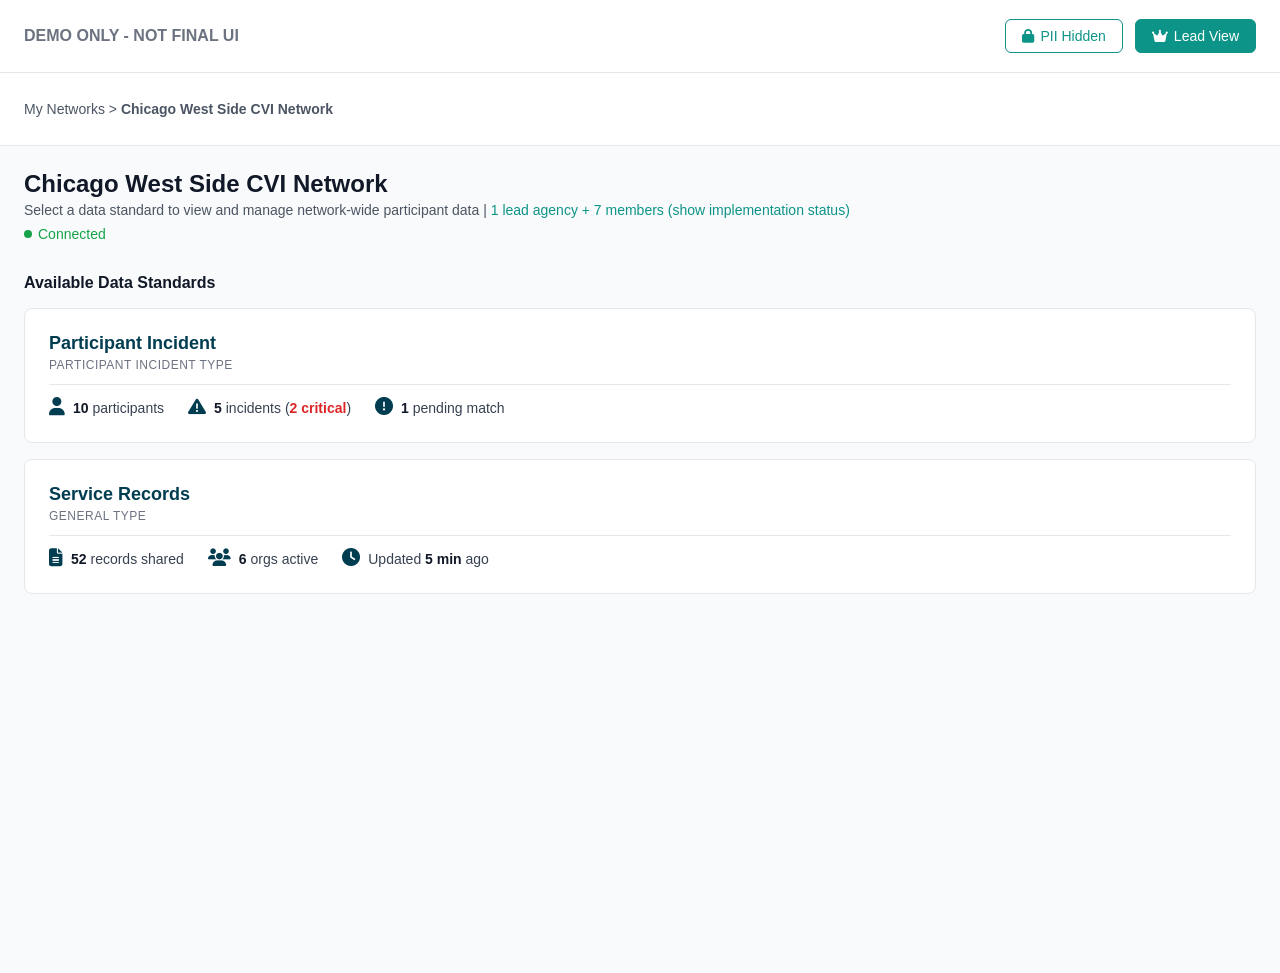
==== commit cbcde255: "updating the demo" ====
--- a/test-demo.html
+++ b/test-demo.html
@@ -62,6 +62,12 @@
             }
         }
 
+        .demo-button-group {
+            display: flex;
+            gap: 12px;
+            align-items: center;
+        }
+
         /* Breadcrumb Navigation (Main Pages) */
         .breadcrumb-nav {
             background: white;
@@ -388,41 +394,6 @@
             overflow: hidden;
         }
 
-        /* Search & Filter Bar */
-        .toolbar {
-            display: flex;
-            gap: 12px;
-            padding: 16px 20px;
-            background: var(--gray-50);
-            border-bottom: 1px solid var(--border);
-            align-items: center;
-        }
-
-        .search-input {
-            flex: 1;
-            padding: 10px 16px;
-            border: 1px solid var(--border);
-            border-radius: 6px;
-            font-size: 14px;
-            background: white;
-        }
-
-        .search-input:focus {
-            outline: none;
-            border-color: var(--primary-teal);
-        }
-
-        .filter-btn {
-            padding: 10px 16px;
-            border: 1px solid var(--border);
-            background: white;
-            border-radius: 6px;
-            cursor: pointer;
-            font-size: 14px;
-            display: flex;
-            align-items: center;
-            gap: 6px;
-        }
 
         .view-activity-link {
             color: var(--primary-teal);
@@ -1006,6 +977,7 @@
             border-radius: 8px;
             padding: 24px;
             margin-bottom: 20px;
+            margin-top: 24px;
         }
 
         .section-title {
@@ -1024,6 +996,7 @@
         .identity-table {
             width: 100%;
             border-collapse: collapse;
+            border: 1px solid var(--border);
         }
 
         .identity-table th {
@@ -1787,6 +1760,7 @@
             width: 100%;
             border-collapse: collapse;
             margin-top: 12px;
+            border: 1px solid var(--border);
         }
 
         .involved-persons-table th {
@@ -1800,14 +1774,34 @@
             letter-spacing: 0.05em;
         }
 
+        .involved-persons-table th:first-child {
+            border-left: 1px solid var(--border);
+        }
+
+        .involved-persons-table th:last-child {
+            border-right: 1px solid var(--border);
+        }
+
+        .involved-persons-table thead tr:first-child th {
+            border-top: 1px solid var(--border);
+        }
+
         .involved-persons-table td {
             padding: 16px 12px;
             border-bottom: 1px solid var(--border);
             font-size: 14px;
         }
 
+        .involved-persons-table td:first-child {
+            border-left: 1px solid var(--border);
+        }
+
+        .involved-persons-table td:last-child {
+            border-right: 1px solid var(--border);
+        }
+
         .involved-persons-table tr:last-child td {
-            border-bottom: none;
+            border-bottom: 1px solid var(--border);
         }
 
         .involved-persons-table tr:hover {
@@ -1934,6 +1928,379 @@
             background: var(--gray-50);
             color: var(--gray-900);
         }
+
+        /* Note Composer Styles */
+        .note-composer {
+            background: white;
+            border-radius: 8px;
+            padding: 20px;
+            margin-bottom: 24px;
+        }
+
+        .note-composer-title {
+            font-size: 16px;
+            font-weight: 600;
+            color: var(--gray-900);
+            margin-bottom: 16px;
+        }
+
+        .note-textarea-wrapper {
+            position: relative;
+            margin-bottom: 16px;
+        }
+
+        .note-textarea {
+            width: 100%;
+            min-height: 120px;
+            padding: 12px;
+            border: 1px solid var(--border);
+            border-radius: 6px;
+            font-family: inherit;
+            font-size: 14px;
+            resize: vertical;
+        }
+
+        .note-textarea:focus {
+            outline: none;
+            border-color: var(--primary-teal);
+            box-shadow: 0 0 0 3px rgba(13, 148, 136, 0.1);
+        }
+
+        .note-composer-footer {
+            display: flex;
+            justify-content: space-between;
+            align-items: center;
+            margin-top: 12px;
+        }
+
+        .note-textarea-hint {
+            font-size: 12px;
+            color: var(--gray-600);
+        }
+
+        .note-textarea-hint code {
+            background: var(--gray-100);
+            padding: 2px 6px;
+            border-radius: 3px;
+            font-family: monospace;
+            color: var(--gray-700);
+        }
+
+        /* Autocomplete Dropdown */
+        .mention-autocomplete {
+            position: fixed;
+            background: white;
+            border: 1px solid var(--border);
+            border-radius: 8px;
+            box-shadow: 0 8px 24px rgba(0, 0, 0, 0.2);
+            max-height: 300px;
+            overflow-y: auto;
+            z-index: 9999;
+            min-width: 320px;
+            display: none;
+        }
+
+        .mention-autocomplete.active {
+            display: block;
+        }
+
+        .mention-autocomplete-header {
+            padding: 8px 12px;
+            font-size: 11px;
+            font-weight: 600;
+            color: var(--gray-600);
+            text-transform: uppercase;
+            letter-spacing: 0.05em;
+            background: var(--gray-50);
+            border-bottom: 1px solid var(--border);
+        }
+
+        .mention-autocomplete-item {
+            padding: 10px 12px;
+            cursor: pointer;
+            display: flex;
+            align-items: center;
+            gap: 10px;
+            border-bottom: 1px solid var(--gray-100);
+        }
+
+        .mention-autocomplete-item:last-child {
+            border-bottom: none;
+        }
+
+        .mention-autocomplete-item:hover,
+        .mention-autocomplete-item.selected {
+            background: var(--gray-50);
+        }
+
+        .mention-autocomplete-icon {
+            width: 32px;
+            height: 32px;
+            border-radius: 6px;
+            display: flex;
+            align-items: center;
+            justify-content: center;
+            font-size: 14px;
+            flex-shrink: 0;
+        }
+
+        .mention-autocomplete-icon.participant {
+            background: #e0f2fe;
+            color: #0369a1;
+        }
+
+        .mention-autocomplete-icon.incident {
+            background: #fef3c7;
+            color: #b45309;
+        }
+
+        .mention-autocomplete-icon.org {
+            background: #e0e7ff;
+            color: #4338ca;
+        }
+
+        .mention-autocomplete-info {
+            flex: 1;
+            min-width: 0;
+        }
+
+        .mention-autocomplete-name {
+            font-size: 14px;
+            font-weight: 500;
+            color: var(--gray-900);
+            white-space: nowrap;
+            overflow: hidden;
+            text-overflow: ellipsis;
+        }
+
+        .mention-autocomplete-meta {
+            font-size: 12px;
+            color: var(--gray-600);
+            white-space: nowrap;
+            overflow: hidden;
+            text-overflow: ellipsis;
+        }
+
+        .note-composer-actions {
+            display: flex;
+            gap: 12px;
+            justify-content: flex-end;
+        }
+
+        .auto-tag-badge {
+            display: inline-flex;
+            align-items: center;
+            gap: 6px;
+            padding: 6px 12px;
+            border-radius: 6px;
+            font-size: 12px;
+            font-weight: 500;
+            background: #f0f9ff;
+            border: 1px solid #bae6fd;
+            color: #0369a1;
+        }
+
+        .auto-tag-badge i {
+            font-size: 11px;
+        }
+
+        /* Note Tags in Table */
+        .note-tag {
+            display: inline-block;
+            padding: 4px 8px;
+            border-radius: 4px;
+            font-size: 12px;
+            font-weight: 500;
+            cursor: pointer;
+            transition: all 0.2s;
+            text-decoration: none;
+        }
+
+        .note-tag:hover {
+            transform: translateY(-1px);
+            box-shadow: 0 2px 4px rgba(0, 0, 0, 0.1);
+        }
+
+        .note-tag.participant-tag {
+            background: #e0f2fe;
+            color: #0369a1;
+            border: 1px solid #bae6fd;
+        }
+
+        .note-tag.incident-tag {
+            background: #fef3c7;
+            color: #b45309;
+            border: 1px solid #fde68a;
+        }
+
+        .note-tag.org-tag {
+            background: #e0e7ff;
+            color: #4338ca;
+            border: 1px solid #c7d2fe;
+        }
+
+        .note-tags-cell {
+            display: flex;
+            flex-wrap: wrap;
+            gap: 6px;
+            align-items: center;
+        }
+
+        /* Note Time Grouping Styles (Slack-style) */
+        .note-date-separator {
+            position: relative;
+            text-align: center;
+            margin: 24px 0 16px;
+        }
+
+        .note-date-separator-line {
+            position: absolute;
+            top: 50%;
+            left: 0;
+            right: 0;
+            height: 1px;
+            background: var(--border);
+        }
+
+        .note-date-separator-text {
+            position: relative;
+            display: inline-block;
+            background: white;
+            padding: 0 16px;
+            font-size: 13px;
+            font-weight: 600;
+            color: var(--gray-900);
+            z-index: 1;
+        }
+
+        .note-timestamp {
+            font-size: 11px;
+            color: var(--gray-600);
+            margin-left: 8px;
+        }
+
+        /* Chat-style Note Messages */
+        .notes-container {
+            padding: 0 20px;
+        }
+
+        .note-message {
+            display: flex;
+            gap: 12px;
+            padding: 12px 0;
+            border-bottom: 1px solid var(--gray-100);
+        }
+
+        .note-message:last-child {
+            border-bottom: none;
+        }
+
+        .note-message:hover {
+            background: var(--gray-50);
+            margin: 0 -20px;
+            padding-left: 20px;
+            padding-right: 20px;
+        }
+
+        .note-avatar {
+            width: 36px;
+            height: 36px;
+            border-radius: 6px;
+            background: var(--primary-teal);
+            color: white;
+            display: flex;
+            align-items: center;
+            justify-content: center;
+            font-weight: 600;
+            font-size: 14px;
+            flex-shrink: 0;
+        }
+
+        .note-content {
+            flex: 1;
+            min-width: 0;
+        }
+
+        .note-header {
+            display: flex;
+            align-items: center;
+            gap: 8px;
+            margin-bottom: 4px;
+            flex-wrap: wrap;
+        }
+
+        .note-author-name {
+            font-weight: 600;
+            color: var(--gray-900);
+            font-size: 14px;
+        }
+
+        .note-org {
+            font-size: 12px;
+            color: var(--gray-600);
+        }
+
+        .note-time {
+            font-size: 11px;
+            color: var(--gray-600);
+        }
+
+        .note-type-badge {
+            font-size: 11px;
+            padding: 2px 8px;
+            border-radius: 4px;
+            font-weight: 500;
+        }
+
+        .note-body {
+            color: var(--gray-700);
+            font-size: 14px;
+            line-height: 1.5;
+            margin-bottom: 8px;
+        }
+
+        .note-tags {
+            display: flex;
+            flex-wrap: wrap;
+            gap: 6px;
+            margin-top: 8px;
+        }
+
+        /* Load More Indicator */
+        .load-more-indicator {
+            display: flex;
+            align-items: center;
+            gap: 16px;
+            margin: 32px 20px 20px 20px;
+            padding: 16px 0;
+        }
+
+        .load-more-line {
+            flex: 1;
+            height: 1px;
+            background: var(--gray-200);
+        }
+
+        .load-more-text {
+            font-size: 13px;
+            color: var(--gray-600);
+            font-weight: 500;
+            display: flex;
+            align-items: center;
+            gap: 8px;
+            white-space: nowrap;
+        }
+
+        .load-more-text i {
+            font-size: 12px;
+            color: var(--gray-500);
+        }
+
+        .notes-list {
+            background: white;
+            border-radius: 8px;
+            margin-bottom: 24px;
+        }
     </style>
 </head>
 <body>
@@ -1941,10 +2308,16 @@
     <nav class="demo-control-nav">
         <div class="demo-control-nav-content">
             <h1>DEMO ONLY - NOT FINAL UI</h1>
-            <button class="btn btn-primary" onclick="toggleViewMode()">
-                <i class="fas fa-crown" id="view-icon"></i>
-                <span id="view-text">Lead View</span>
-            </button>
+            <div class="demo-button-group">
+                <button class="pii-toggle-btn" onclick="togglePII()">
+                    <span id="pii-icon"><i class="fas fa-lock"></i></span>
+                    <span id="pii-text">PII Hidden</span>
+                </button>
+                <button class="btn btn-primary" onclick="toggleViewMode()">
+                    <i class="fas fa-crown" id="view-icon"></i>
+                    <span id="view-text">Lead View</span>
+                </button>
+            </div>
         </div>
     </nav>
 
@@ -2342,19 +2715,6 @@
                 </button>
             </nav>
 
-            <!-- Toolbar -->
-            <div class="toolbar">
-            <input type="text" class="search-input" placeholder="Search participants and incidents...">
-            <button class="filter-btn">
-                <span>▼</span> Filter
-            </button>
-            <div style="flex: 1;"></div>
-            <button class="pii-toggle-btn" onclick="togglePII()">
-                <span id="pii-icon"><i class="fas fa-lock"></i></span>
-                <span id="pii-text">PII Hidden</span>
-            </button>
-        </div>
-
         <!-- PARTICIPANTS Tab Content -->
         <div id="participants-tab" class="tab-content active">
             <!-- Shared Participants Section -->
@@ -2403,7 +2763,7 @@
                             <tbody>
                                 <tr>
                                     <td>
-                                        <a href="#" onclick="showParticipantDetail(); return false;" style="color: var(--primary-teal); text-decoration: none; font-weight: 600;">P-1024</a>
+                                        <a href="#" onclick="showParticipantDetail('P-1024'); return false;" style="color: var(--primary-teal); text-decoration: none; font-weight: 600;">P-1024</a>
                                     </td>
                                     <td>
                                         <span class="severity-badge severity-low">○ Confirmed</span>
@@ -2415,7 +2775,7 @@
                                         </div>
                                     </td>
                                     <td>2 hours ago</td>
-                                    <td><button class="view-btn" onclick="showParticipantDetail()"><i class="fas fa-eye"></i> View</button></td>
+                                    <td><button class="view-btn" onclick="showParticipantDetail('P-1042')"><i class="fas fa-eye"></i> View</button></td>
                                 </tr>
                                 <tr>
                                     <td>
@@ -2435,7 +2795,7 @@
                                 </tr>
                                 <tr>
                                     <td>
-                                        <a href="#" onclick="showParticipantDetail(); return false;" style="color: var(--primary-teal); text-decoration: none; font-weight: 600;">P-1042</a>
+                                        <a href="#" onclick="showParticipantDetail(this.textContent); return false;" style="color: var(--primary-teal); text-decoration: none; font-weight: 600;">P-1042</a>
                                     </td>
                                     <td>
                                         <span class="severity-badge severity-low">○ Confirmed</span>
@@ -2447,11 +2807,11 @@
                                         </div>
                                     </td>
                                     <td>1 day ago</td>
-                                    <td><button class="view-btn" onclick="showParticipantDetail()"><i class="fas fa-eye"></i> View</button></td>
+                                    <td><button class="view-btn" onclick="showParticipantDetail('P-1042')"><i class="fas fa-eye"></i> View</button></td>
                                 </tr>
                                 <tr>
                                     <td>
-                                        <a href="#" onclick="showParticipantDetail(); return false;" style="color: var(--primary-teal); text-decoration: none; font-weight: 600;">P-1056</a>
+                                        <a href="#" onclick="showParticipantDetail(this.textContent); return false;" style="color: var(--primary-teal); text-decoration: none; font-weight: 600;">P-1056</a>
                                     </td>
                                     <td>
                                         <span class="severity-badge" style="background: #dbeafe; color: var(--blue);">○ Pending Verification</span>
@@ -2463,7 +2823,7 @@
                                         </div>
                                     </td>
                                     <td>3 days ago</td>
-                                    <td><button class="view-btn" onclick="showParticipantDetail()"><i class="fas fa-eye"></i> View</button></td>
+                                    <td><button class="view-btn" onclick="showParticipantDetail('P-1042')"><i class="fas fa-eye"></i> View</button></td>
                                 </tr>
                             </tbody>
                         </table>
@@ -2492,7 +2852,7 @@
                             <tbody>
                                 <tr>
                                     <td>
-                                        <a href="#" onclick="showParticipantDetail(); return false;" style="color: var(--primary-teal); text-decoration: none; font-weight: 600;">P-1063</a>
+                                        <a href="#" onclick="showParticipantDetail(this.textContent); return false;" style="color: var(--primary-teal); text-decoration: none; font-weight: 600;">P-1063</a>
                                     </td>
                                     <td>
                                         <span class="severity-badge severity-low">○ Confirmed</span>
@@ -2504,7 +2864,7 @@
                                         </div>
                                     </td>
                                     <td>6 hours ago</td>
-                                    <td><button class="view-btn" onclick="showParticipantDetail()"><i class="fas fa-eye"></i> View</button></td>
+                                    <td><button class="view-btn" onclick="showParticipantDetail('P-1042')"><i class="fas fa-eye"></i> View</button></td>
                                 </tr>
                             </tbody>
                         </table>
@@ -2866,85 +3226,330 @@
             <div class="content-section">
                 <div class="content-section-header">
                     <div>
-                        <div class="content-section-title">Network Notes</div>
-                        <div class="content-section-subtitle">Collaboration notes from network members - sorted by most recent</div>
-                    </div>
-                    <button class="btn btn-primary">+ Add Note</button>
-                </div>
-
-                <div class="collapsible-section">
-                    <div class="collapsible-header" onclick="toggleSection(this)">
-                        <span class="chevron"><i class="fas fa-chevron-right"></i></span>
-                        <span class="section-icon"><i class="fas fa-sticky-note"></i></span>
-                        <span class="section-label">Recent Notes</span>
-                        <span class="record-count">(11 records)</span>
-                    </div>
-                    <div class="collapsible-content">
-                        <table>
-                            <thead>
-                                <tr>
-                                    <th style="width: 100px;">Type</th>
-                                    <th style="width: 180px;">Author</th>
-                                    <th>Note</th>
-                                    <th style="width: 150px;">Related To</th>
-                                    <th style="width: 120px;">Date</th>
-                                </tr>
-                            </thead>
-                            <tbody>
-                                <tr>
-                                    <td><span class="severity-badge severity-critical">Alert</span></td>
-                                    <td>
-                                        <div style="font-size: 13px; font-weight: 500;">Mike Rodriguez</div>
-                                        <div style="font-size: 12px; color: var(--gray-600);">Street Outreach</div>
-                                    </td>
-                                    <td>Deandre's associates were arrested. High risk - needs immediate check-in and safety planning.</td>
-                                    <td>Deandre Williams</td>
-                                    <td>Mar 24, 2025</td>
-                                </tr>
-                                <tr>
-                                    <td><span class="severity-badge severity-low">Update</span></td>
-                                    <td>
-                                        <div style="font-size: 13px; font-weight: 500;">Sarah Johnson</div>
-                                        <div style="font-size: 12px; color: var(--gray-600);">VPC</div>
-                                    </td>
-                                    <td>Marcus attended conflict resolution workshop. Showing good engagement with program.</td>
-                                    <td>Marcus Thompson</td>
-                                    <td>Mar 22, 2025</td>
-                                </tr>
-                                <tr>
-                                    <td><span class="severity-badge severity-medium">Follow-up</span></td>
-                                    <td>
-                                        <div style="font-size: 13px; font-weight: 500;">John Smith</div>
-                                        <div style="font-size: 12px; color: var(--gray-600);">Lead Org</div>
-                                    </td>
-                                    <td>Reached out to Tyrell Jenkins. Left voicemail. Will try again tomorrow.</td>
-                                    <td>Tyrell Jenkins</td>
-                                    <td>Mar 21, 2025</td>
-                                </tr>
-                                <tr>
-                                    <td><span class="severity-badge" style="background: #dbeafe; color: var(--blue);">Coordination</span></td>
-                                    <td>
-                                        <div style="font-size: 13px; font-weight: 500;">John Smith</div>
-                                        <div style="font-size: 12px; color: var(--gray-600);">Lead Org</div>
-                                    </td>
-                                    <td>Network meeting scheduled for Friday 3/28 at 10am. Will discuss recent uptick in shootings.</td>
-                                    <td>Network-wide</td>
-                                    <td>Mar 20, 2025</td>
-                                </tr>
-                                <tr>
-                                    <td><span class="severity-badge severity-low">Update</span></td>
-                                    <td>
-                                        <div style="font-size: 13px; font-weight: 500;">Sarah Johnson</div>
-                                        <div style="font-size: 12px; color: var(--gray-600);">VPC</div>
-                                    </td>
-                                    <td>Jasmine has completed anger management program. Seeing positive behavior changes.</td>
-                                    <td>Jasmine Rodriguez</td>
-                                    <td>Mar 8, 2025</td>
-                                </tr>
-                            </tbody>
-                        </table>
-                    </div>
-                </div>
+                        <div class="content-section-title">Participant Incident Notes</div>
+                        <div class="content-section-subtitle">Collaboration notes from network members - tag participants, incidents, and organizations for cross-referencing</div>
+                    </div>
+                </div>
+
+                <!-- Note Composer -->
+                <div class="note-composer">
+                    <div class="note-composer-title">
+                        <i class="fas fa-plus-circle" style="color: var(--primary-teal); margin-right: 8px;"></i>
+                        Add New Note
+                    </div>
+                    <div class="note-textarea-wrapper">
+                        <textarea
+                            id="note-textarea"
+                            class="note-textarea mention-enabled"
+                            placeholder="Type @ to mention participants, incidents, or organizations..."
+                        ></textarea>
+
+                        <!-- Autocomplete Dropdown -->
+                        <div id="mention-autocomplete" class="mention-autocomplete">
+                            <div class="mention-autocomplete-header">Mention...</div>
+                            <div class="mention-list-content">
+                                <!-- Populated by JavaScript -->
+                            </div>
+                        </div>
+                    </div>
+
+                    <div class="note-composer-footer">
+                        <div class="note-textarea-hint">
+                            💡 Type <code>@</code> to tag participants, incidents, or organizations
+                        </div>
+                        <div class="note-composer-actions">
+                            <button class="btn">Cancel</button>
+                            <button class="btn btn-primary">
+                                <i class="fas fa-save"></i> Save Note
+                            </button>
+                        </div>
+                    </div>
+                </div>
+
+                <!-- Notes List -->
+                <div class="notes-list">
+                        <!-- Today Section -->
+                        <div class="note-date-separator">
+                            <div class="note-date-separator-line"></div>
+                            <span class="note-date-separator-text">Today</span>
+                        </div>
+                        <div class="notes-container">
+                            <!-- Note 1 -->
+                            <div class="note-message">
+                                <div class="note-avatar">MR</div>
+                                <div class="note-content">
+                                    <div class="note-header">
+                                        <span class="note-author-name">Mike Rodriguez</span>
+                                        <span class="note-org">Street Outreach</span>
+                                        <span class="note-type-badge severity-badge severity-critical">Alert</span>
+                                        <span class="note-time">2:34 PM</span>
+                                    </div>
+                                    <div class="note-body">
+                                        Deandre's associates were arrested. High risk - needs immediate check-in and safety planning.
+                                    </div>
+                                    <div class="note-tags">
+                                        <a href="javascript:void(0)" onclick="showParticipantDetail('P-2156')" class="note-tag participant-tag">
+                                            <i class="fas fa-user"></i> P-2156
+                                        </a>
+                                        <a href="javascript:void(0)" onclick="toggleOrgTable()" class="note-tag org-tag">
+                                            <i class="fas fa-building"></i> Street Outreach
+                                        </a>
+                                    </div>
+                                </div>
+                            </div>
+
+                            <!-- Note 2 -->
+                            <div class="note-message">
+                                <div class="note-avatar">SC</div>
+                                <div class="note-content">
+                                    <div class="note-header">
+                                        <span class="note-author-name">Sarah Chen</span>
+                                        <span class="note-org">Peacemakers Austin</span>
+                                        <span class="note-type-badge severity-badge severity-medium">Follow-up</span>
+                                        <span class="note-time">10:15 AM</span>
+                                    </div>
+                                    <div class="note-body">
+                                        Need Trauma-Informed Care to update participant contact info for incident follow-up coordination.
+                                    </div>
+                                    <div class="note-tags">
+                                        <a href="javascript:void(0)" onclick="showParticipantDetail('P-1042')" class="note-tag participant-tag">
+                                            <i class="fas fa-user"></i> P-1042
+                                        </a>
+                                        <a href="javascript:void(0)" onclick="showIncidentDetail()" class="note-tag incident-tag">
+                                            <i class="fas fa-exclamation-triangle"></i> INC-0091
+                                        </a>
+                                        <a href="javascript:void(0)" onclick="toggleOrgTable()" class="note-tag org-tag">
+                                            <i class="fas fa-building"></i> Trauma Care
+                                        </a>
+                                    </div>
+                                </div>
+                            </div>
+
+                            <!-- Note 3 -->
+                            <div class="note-message">
+                                <div class="note-avatar">SJ</div>
+                                <div class="note-content">
+                                    <div class="note-header">
+                                        <span class="note-author-name">Sarah Johnson</span>
+                                        <span class="note-org">VPC</span>
+                                        <span class="note-type-badge severity-badge severity-low">Update</span>
+                                        <span class="note-time">9:42 AM</span>
+                                    </div>
+                                    <div class="note-body">
+                                        Marcus attended conflict resolution workshop. Showing good engagement with program.
+                                    </div>
+                                    <div class="note-tags">
+                                        <a href="javascript:void(0)" onclick="showParticipantDetail('P-3091')" class="note-tag participant-tag">
+                                            <i class="fas fa-user"></i> P-3091
+                                        </a>
+                                    </div>
+                                </div>
+                            </div>
+                        </div>
+
+                        <!-- Yesterday Section -->
+                        <div class="note-date-separator">
+                            <div class="note-date-separator-line"></div>
+                            <span class="note-date-separator-text">Yesterday</span>
+                        </div>
+                        <div class="notes-container">
+                            <!-- Note 4 -->
+                            <div class="note-message">
+                                <div class="note-avatar">JS</div>
+                                <div class="note-content">
+                                    <div class="note-header">
+                                        <span class="note-author-name">John Smith</span>
+                                        <span class="note-org">Lead Org</span>
+                                        <span class="note-type-badge severity-badge severity-high">Action Required</span>
+                                        <span class="note-time">4:22 PM</span>
+                                    </div>
+                                    <div class="note-body">
+                                        Marcus Johnson witnessed the incident. Safe Streets should coordinate with Peacemakers for safety planning.
+                                    </div>
+                                    <div class="note-tags">
+                                        <a href="javascript:void(0)" onclick="showParticipantDetail('P-1089')" class="note-tag participant-tag">
+                                            <i class="fas fa-user"></i> P-1089
+                                        </a>
+                                        <a href="javascript:void(0)" onclick="showIncidentDetail()" class="note-tag incident-tag">
+                                            <i class="fas fa-exclamation-triangle"></i> INC-0091
+                                        </a>
+                                        <a href="javascript:void(0)" onclick="toggleOrgTable()" class="note-tag org-tag">
+                                            <i class="fas fa-building"></i> Safe Streets
+                                        </a>
+                                        <a href="javascript:void(0)" onclick="toggleOrgTable()" class="note-tag org-tag">
+                                            <i class="fas fa-building"></i> Peacemakers
+                                        </a>
+                                    </div>
+                                </div>
+                            </div>
+
+                            <!-- Note 5 -->
+                            <div class="note-message">
+                                <div class="note-avatar">JS</div>
+                                <div class="note-content">
+                                    <div class="note-header">
+                                        <span class="note-author-name">John Smith</span>
+                                        <span class="note-org">Lead Org</span>
+                                        <span class="note-type-badge" style="background: #dbeafe; color: var(--blue);">Coordination</span>
+                                        <span class="note-time">11:08 AM</span>
+                                    </div>
+                                    <div class="note-body">
+                                        Network meeting scheduled for Friday 3/28 at 10am. Will discuss recent uptick in shootings and coordinate response.
+                                    </div>
+                                    <div class="note-tags">
+                                        <span style="font-size: 12px; color: var(--gray-600); font-style: italic;">Network-wide</span>
+                                    </div>
+                                </div>
+                            </div>
+                        </div>
+
+                        <!-- Thursday Section -->
+                        <div class="note-date-separator">
+                            <div class="note-date-separator-line"></div>
+                            <span class="note-date-separator-text">Thursday, March 27</span>
+                        </div>
+                        <div class="notes-container">
+                            <!-- Note 6 -->
+                            <div class="note-message">
+                                <div class="note-avatar">LM</div>
+                                <div class="note-content">
+                                    <div class="note-header">
+                                        <span class="note-author-name">Lisa Martinez</span>
+                                        <span class="note-org">Youth Services</span>
+                                        <span class="note-type-badge severity-badge severity-medium">Follow-up</span>
+                                        <span class="note-time">3:15 PM</span>
+                                    </div>
+                                    <div class="note-body">
+                                        Tyrone Robinson at risk due to incident proximity. Youth Services coordinating with Street Outreach for intervention.
+                                    </div>
+                                    <div class="note-tags">
+                                        <a href="javascript:void(0)" onclick="showParticipantDetail('P-1124')" class="note-tag participant-tag">
+                                            <i class="fas fa-user"></i> P-1124
+                                        </a>
+                                        <a href="javascript:void(0)" onclick="showIncidentDetail()" class="note-tag incident-tag">
+                                            <i class="fas fa-exclamation-triangle"></i> INC-0091
+                                        </a>
+                                        <a href="javascript:void(0)" onclick="toggleOrgTable()" class="note-tag org-tag">
+                                            <i class="fas fa-building"></i> Youth Services
+                                        </a>
+                                        <a href="javascript:void(0)" onclick="toggleOrgTable()" class="note-tag org-tag">
+                                            <i class="fas fa-building"></i> Street Outreach
+                                        </a>
+                                    </div>
+                                </div>
+                            </div>
+                        </div>
+
+                        <!-- March 8 Section -->
+                        <div class="note-date-separator">
+                            <div class="note-date-separator-line"></div>
+                            <span class="note-date-separator-text">Saturday, March 8</span>
+                        </div>
+                        <div class="notes-container">
+                            <!-- Note 7 -->
+                            <div class="note-message">
+                                <div class="note-avatar">SJ</div>
+                                <div class="note-content">
+                                    <div class="note-header">
+                                        <span class="note-author-name">Sarah Johnson</span>
+                                        <span class="note-org">VPC</span>
+                                        <span class="note-type-badge severity-badge severity-low">Update</span>
+                                        <span class="note-time">1:30 PM</span>
+                                    </div>
+                                    <div class="note-body">
+                                        Jasmine has completed anger management program. Showing positive behavior changes.
+                                    </div>
+                                    <div class="note-tags">
+                                        <span style="font-size: 12px; color: var(--gray-600); font-style: italic;">No tags</span>
+                                    </div>
+                                </div>
+                            </div>
+                        </div>
+
+                        <!-- March 6 Section -->
+                        <div class="note-date-separator">
+                            <div class="note-date-separator-line"></div>
+                            <span class="note-date-separator-text">Wednesday, March 6</span>
+                        </div>
+                        <div class="notes-container">
+                            <!-- Note 8 -->
+                            <div class="note-message">
+                                <div class="note-avatar">TC</div>
+                                <div class="note-content">
+                                    <div class="note-header">
+                                        <span class="note-author-name">Tom Carter</span>
+                                        <span class="note-org">Safe Streets</span>
+                                        <span class="note-type-badge severity-badge severity-medium">Check-in</span>
+                                        <span class="note-time">5:45 PM</span>
+                                    </div>
+                                    <div class="note-body">
+                                        Connected with family members about Marcus. Setting up family mediation session next week.
+                                    </div>
+                                    <div class="note-tags">
+                                        <a href="javascript:void(0)" onclick="showParticipantDetail('P-1089')" class="note-tag participant-tag">
+                                            <i class="fas fa-user"></i> P-1089
+                                        </a>
+                                        <a href="javascript:void(0)" onclick="toggleOrgTable()" class="note-tag org-tag">
+                                            <i class="fas fa-building"></i> Safe Streets
+                                        </a>
+                                    </div>
+                                </div>
+                            </div>
+
+                            <!-- Note 9 -->
+                            <div class="note-message">
+                                <div class="note-avatar">AM</div>
+                                <div class="note-content">
+                                    <div class="note-header">
+                                        <span class="note-author-name">Alex Morgan</span>
+                                        <span class="note-org">Trauma-Informed Care</span>
+                                        <span class="note-type-badge" style="background: #dbeafe; color: var(--blue);">Resource</span>
+                                        <span class="note-time">2:10 PM</span>
+                                    </div>
+                                    <div class="note-body">
+                                        Mental health resources available for trauma counseling. Can fast-track anyone affected by recent incidents.
+                                    </div>
+                                    <div class="note-tags">
+                                        <span style="font-size: 12px; color: var(--gray-600); font-style: italic;">Network-wide</span>
+                                    </div>
+                                </div>
+                            </div>
+
+                            <!-- Note 10 -->
+                            <div class="note-message">
+                                <div class="note-avatar">KW</div>
+                                <div class="note-content">
+                                    <div class="note-header">
+                                        <span class="note-author-name">Karen Williams</span>
+                                        <span class="note-org">Peacemakers Austin</span>
+                                        <span class="note-type-badge severity-badge severity-high">Alert</span>
+                                        <span class="note-time">10:30 AM</span>
+                                    </div>
+                                    <div class="note-body">
+                                        Social media activity suggests potential retaliation. All network partners should be vigilant with at-risk participants.
+                                    </div>
+                                    <div class="note-tags">
+                                        <a href="javascript:void(0)" onclick="showIncidentDetail()" class="note-tag incident-tag">
+                                            <i class="fas fa-exclamation-triangle"></i> INC-0091
+                                        </a>
+                                        <a href="javascript:void(0)" onclick="toggleOrgTable()" class="note-tag org-tag">
+                                            <i class="fas fa-building"></i> Peacemakers
+                                        </a>
+                                    </div>
+                                </div>
+                            </div>
+                        </div>
+
+                        <!-- Load More Indicator -->
+                        <div class="load-more-indicator">
+                            <div class="load-more-line"></div>
+                            <div class="load-more-text">
+                                <i class="fas fa-chevron-down"></i>
+                                Scroll for 47 more notes
+                            </div>
+                            <div class="load-more-line"></div>
+                        </div>
+                    </div>
             </div>
         </div>
     </div>
@@ -2997,7 +3602,7 @@
                                     <td><span class="severity-badge severity-critical">Critical</span></td>
                                     <td><span class="severity-badge severity-low">Accepted</span></td>
                                     <td>Mar 16, 2025<br><span style="font-size: 11px; color: var(--gray-600);">8 days ago</span></td>
-                                    <td><button class="view-btn" onclick="showParticipantDetail()"><i class="fas fa-eye"></i> View</button></td>
+                                    <td><button class="view-btn" onclick="showParticipantDetail('P-1042')"><i class="fas fa-eye"></i> View</button></td>
                                 </tr>
                                 <tr style="background: #fef3c733;">
                                     <td><strong>Jasmine Rodriguez</strong></td>
@@ -3013,7 +3618,7 @@
                                     <td><span class="severity-badge" style="background: #dbeafe; color: var(--blue);">Routine</span></td>
                                     <td><span class="severity-badge severity-medium">Pending</span></td>
                                     <td>Mar 18, 2025<br><span style="font-size: 11px; color: var(--gray-600);">6 days ago</span></td>
-                                    <td><button class="view-btn" onclick="showParticipantDetail()"><i class="fas fa-eye"></i> View</button></td>
+                                    <td><button class="view-btn" onclick="showParticipantDetail('P-1042')"><i class="fas fa-eye"></i> View</button></td>
                                 </tr>
                                 <tr>
                                     <td><strong>Marcus Thompson</strong></td>
@@ -3029,7 +3634,7 @@
                                     <td><span class="severity-badge" style="background: #dbeafe; color: var(--blue);">Routine</span></td>
                                     <td><span class="severity-badge severity-low">Accepted</span></td>
                                     <td>Mar 10, 2025<br><span style="font-size: 11px; color: var(--gray-600);">14 days ago</span></td>
-                                    <td><button class="view-btn" onclick="showParticipantDetail()"><i class="fas fa-eye"></i> View</button></td>
+                                    <td><button class="view-btn" onclick="showParticipantDetail('P-1042')"><i class="fas fa-eye"></i> View</button></td>
                                 </tr>
                             </tbody>
                         </table>
@@ -3492,6 +4097,88 @@
                         </div>
                     </div>
                     <span class="incident-severity medium">Medium</span>
+                </div>
+            </div>
+
+            <!-- Related Notes (filtered for P-1042) -->
+            <div class="section-card">
+                <div class="section-title">
+                    <i class="fas fa-sticky-note" style="color: var(--primary-teal); margin-right: 8px;"></i>
+                    Related Notes
+                </div>
+                <div class="section-subtitle">Network notes mentioning this participant</div>
+
+                <!-- Note Composer -->
+                <div class="note-composer" style="margin-top: 16px; padding: 16px;">
+                    <div class="note-textarea-wrapper">
+                        <textarea
+                            id="participant-note-textarea"
+                            class="note-textarea mention-enabled"
+                            placeholder="Add a note about this participant..."
+                            style="min-height: 80px;"
+                        ></textarea>
+
+                        <!-- Autocomplete Dropdown -->
+                        <div id="participant-mention-autocomplete" class="mention-autocomplete">
+                            <div class="mention-autocomplete-header">Mention...</div>
+                            <div class="mention-list-content">
+                                <!-- Populated by JavaScript -->
+                            </div>
+                        </div>
+                    </div>
+
+                    <div class="note-composer-footer">
+                        <div style="display: flex; align-items: center; gap: 12px;">
+                            <span class="auto-tag-badge">
+                                <i class="fas fa-lock"></i>
+                                Auto-tagged: P-1042 DeShawn Williams
+                            </span>
+                            <span class="note-textarea-hint" style="margin: 0;">
+                                💡 Type <code>@</code> to add more tags
+                            </span>
+                        </div>
+                        <div class="note-composer-actions">
+                            <button class="btn">Cancel</button>
+                            <button class="btn btn-primary">
+                                <i class="fas fa-save"></i> Save Note
+                            </button>
+                        </div>
+                    </div>
+                </div>
+
+                <div class="notes-container" style="margin-top: 16px;">
+                    <!-- Note 1 -->
+                    <div class="note-message">
+                        <div class="note-avatar">SC</div>
+                        <div class="note-content">
+                            <div class="note-header">
+                                <span class="note-author-name">Sarah Chen</span>
+                                <span class="note-org">Peacemakers Austin</span>
+                                <span class="note-type-badge severity-badge severity-medium">Follow-up</span>
+                                <span class="note-time">Today, 10:15 AM</span>
+                            </div>
+                            <div class="note-body">
+                                Need Trauma-Informed Care to update participant contact info for incident follow-up coordination.
+                            </div>
+                            <div class="note-tags">
+                                <a href="javascript:void(0)" onclick="showParticipantDetail('P-1042')" class="note-tag participant-tag">
+                                    <i class="fas fa-user"></i> P-1042
+                                </a>
+                                <a href="javascript:void(0)" onclick="showIncidentDetail()" class="note-tag incident-tag">
+                                    <i class="fas fa-exclamation-triangle"></i> INC-0091
+                                </a>
+                                <a href="javascript:void(0)" onclick="toggleOrgTable()" class="note-tag org-tag">
+                                    <i class="fas fa-building"></i> Trauma Care
+                                </a>
+                            </div>
+                        </div>
+                    </div>
+                </div>
+
+                <div style="margin-top: 12px; text-align: center;">
+                    <a href="javascript:void(0)" onclick="showDataStandard('participant-incident'); showTab('notes');" style="color: var(--primary-teal); font-size: 13px; text-decoration: none;">
+                        View all notes →
+                    </a>
                 </div>
             </div>
         </div>
@@ -4058,6 +4745,148 @@
                     </div>
                 </div>
             </div>
+
+            <!-- Related Notes (filtered for INC-0091) -->
+            <div class="section-card">
+                <div class="section-title">
+                    <i class="fas fa-sticky-note" style="color: var(--primary-teal); margin-right: 8px;"></i>
+                    Related Notes
+                </div>
+                <div class="section-subtitle">Network notes mentioning this incident</div>
+
+                <!-- Note Composer -->
+                <div class="note-composer" style="margin-top: 16px; padding: 16px;">
+                    <div class="note-textarea-wrapper">
+                        <textarea
+                            id="incident-note-textarea"
+                            class="note-textarea mention-enabled"
+                            placeholder="Add a note about this incident..."
+                            style="min-height: 80px;"
+                        ></textarea>
+
+                        <!-- Autocomplete Dropdown -->
+                        <div id="incident-mention-autocomplete" class="mention-autocomplete">
+                            <div class="mention-autocomplete-header">Mention...</div>
+                            <div class="mention-list-content">
+                                <!-- Populated by JavaScript -->
+                            </div>
+                        </div>
+                    </div>
+
+                    <div class="note-composer-footer">
+                        <div style="display: flex; align-items: center; gap: 12px;">
+                            <span class="auto-tag-badge">
+                                <i class="fas fa-lock"></i>
+                                Auto-tagged: INC-0091
+                            </span>
+                            <span class="note-textarea-hint" style="margin: 0;">
+                                💡 Type <code>@</code> to add more tags
+                            </span>
+                        </div>
+                        <div class="note-composer-actions">
+                            <button class="btn">Cancel</button>
+                            <button class="btn btn-primary">
+                                <i class="fas fa-save"></i> Save Note
+                            </button>
+                        </div>
+                    </div>
+                </div>
+
+                <div class="notes-container" style="margin-top: 16px;">
+                    <!-- Note 1 -->
+                    <div class="note-message">
+                        <div class="note-avatar">SC</div>
+                        <div class="note-content">
+                            <div class="note-header">
+                                <span class="note-author-name">Sarah Chen</span>
+                                <span class="note-org">Peacemakers Austin</span>
+                                <span class="note-type-badge severity-badge severity-medium">Follow-up</span>
+                                <span class="note-time">Today, 10:15 AM</span>
+                            </div>
+                            <div class="note-body">
+                                Need Trauma-Informed Care to update participant contact info for incident follow-up coordination.
+                            </div>
+                            <div class="note-tags">
+                                <a href="javascript:void(0)" onclick="showParticipantDetail('P-1042')" class="note-tag participant-tag">
+                                    <i class="fas fa-user"></i> P-1042
+                                </a>
+                                <a href="javascript:void(0)" onclick="showIncidentDetail()" class="note-tag incident-tag">
+                                    <i class="fas fa-exclamation-triangle"></i> INC-0091
+                                </a>
+                                <a href="javascript:void(0)" onclick="toggleOrgTable()" class="note-tag org-tag">
+                                    <i class="fas fa-building"></i> Trauma Care
+                                </a>
+                            </div>
+                        </div>
+                    </div>
+
+                    <!-- Note 2 -->
+                    <div class="note-message">
+                        <div class="note-avatar">JS</div>
+                        <div class="note-content">
+                            <div class="note-header">
+                                <span class="note-author-name">John Smith</span>
+                                <span class="note-org">Lead Org</span>
+                                <span class="note-type-badge severity-badge severity-high">Action Required</span>
+                                <span class="note-time">Yesterday, 4:22 PM</span>
+                            </div>
+                            <div class="note-body">
+                                Marcus Johnson witnessed the incident. Safe Streets should coordinate with Peacemakers for safety planning.
+                            </div>
+                            <div class="note-tags">
+                                <a href="javascript:void(0)" onclick="showParticipantDetail('P-1089')" class="note-tag participant-tag">
+                                    <i class="fas fa-user"></i> P-1089
+                                </a>
+                                <a href="javascript:void(0)" onclick="showIncidentDetail()" class="note-tag incident-tag">
+                                    <i class="fas fa-exclamation-triangle"></i> INC-0091
+                                </a>
+                                <a href="javascript:void(0)" onclick="toggleOrgTable()" class="note-tag org-tag">
+                                    <i class="fas fa-building"></i> Safe Streets
+                                </a>
+                                <a href="javascript:void(0)" onclick="toggleOrgTable()" class="note-tag org-tag">
+                                    <i class="fas fa-building"></i> Peacemakers
+                                </a>
+                            </div>
+                        </div>
+                    </div>
+
+                    <!-- Note 3 -->
+                    <div class="note-message">
+                        <div class="note-avatar">LM</div>
+                        <div class="note-content">
+                            <div class="note-header">
+                                <span class="note-author-name">Lisa Martinez</span>
+                                <span class="note-org">Youth Services</span>
+                                <span class="note-type-badge severity-badge severity-medium">Follow-up</span>
+                                <span class="note-time">Thursday, 3:15 PM</span>
+                            </div>
+                            <div class="note-body">
+                                Tyrone Robinson at risk due to incident proximity. Youth Services coordinating with Street Outreach for intervention.
+                            </div>
+                            <div class="note-tags">
+                                <a href="javascript:void(0)" onclick="showParticipantDetail('P-1124')" class="note-tag participant-tag">
+                                    <i class="fas fa-user"></i> P-1124
+                                </a>
+                                <a href="javascript:void(0)" onclick="showIncidentDetail()" class="note-tag incident-tag">
+                                    <i class="fas fa-exclamation-triangle"></i> INC-0091
+                                </a>
+                                <a href="javascript:void(0)" onclick="toggleOrgTable()" class="note-tag org-tag">
+                                    <i class="fas fa-building"></i> Youth Services
+                                </a>
+                                <a href="javascript:void(0)" onclick="toggleOrgTable()" class="note-tag org-tag">
+                                    <i class="fas fa-building"></i> Street Outreach
+                                </a>
+                            </div>
+                        </div>
+                    </div>
+                </div>
+
+                <div style="margin-top: 12px; text-align: center;">
+                    <a href="javascript:void(0)" onclick="showDataStandard('participant-incident'); showTab('notes');" style="color: var(--primary-teal); font-size: 13px; text-decoration: none;">
+                        View all notes →
+                    </a>
+                </div>
+            </div>
         </div>
     </div>
 
@@ -4085,6 +4914,38 @@
             }
         }
 
+        // Sync time tracking functions
+        let lastSyncTimestamp = Date.now();
+
+        function updateSyncTime() {
+            // Updates the "Last synced X minutes ago" display
+            const syncElements = document.querySelectorAll('.sync-time');
+            if (syncElements.length === 0) return;
+
+            const now = Date.now();
+            const diff = Math.floor((now - lastSyncTimestamp) / 1000);
+
+            let timeStr;
+            if (diff < 60) {
+                timeStr = 'just now';
+            } else if (diff < 3600) {
+                const mins = Math.floor(diff / 60);
+                timeStr = `${mins} ${mins === 1 ? 'minute' : 'minutes'} ago`;
+            } else {
+                const hours = Math.floor(diff / 3600);
+                timeStr = `${hours} ${hours === 1 ? 'hour' : 'hours'} ago`;
+            }
+
+            syncElements.forEach(el => {
+                el.textContent = timeStr;
+            });
+        }
+
+        function startSyncSimulation() {
+            // Update sync time display every minute
+            setInterval(updateSyncTime, 60000);
+        }
+
         // Tab switching within data standard
         function showTab(tabName) {
             // Update tab buttons
@@ -4110,12 +4971,17 @@
             // Show overview page by default
             showNetworkOverview();
 
-            // Initialize sync timestamp
-            lastSyncTimestamp = Date.now() - 120000; // 2 minutes ago
+            // Initialize sync timestamp (set to 2 minutes ago for demo)
+            lastSyncTimestamp = Date.now() - 120000;
             updateSyncTime();
 
             // Start sync simulation (for demo)
             startSyncSimulation();
+
+            // Initialize all mention-enabled textareas
+            document.querySelectorAll('.mention-enabled').forEach(textarea => {
+                initializeMentionAutocomplete(textarea);
+            });
         });
 
         // Collapsible sections
@@ -4290,11 +5156,13 @@
         });
 
         // Participant detail page
-        function showParticipantDetail() {
+        function showParticipantDetail(participantId) {
             // Hide main container and breadcrumb nav, show detail page
             document.getElementById('main-container').style.display = 'none';
             document.getElementById('data-standard-nav').style.display = 'none';
             document.getElementById('participant-detail-page').style.display = 'block';
+            // In a real app, we would load data for the specific participantId
+            console.log('Showing participant detail for:', participantId);
             // Scroll to top
             window.scrollTo(0, 0);
         }
@@ -4326,6 +5194,191 @@
             // Scroll to top
             window.scrollTo(0, 0);
         }
+
+        // @ Mention Autocomplete Functionality
+        const mentionData = [
+            // Participants
+            { type: 'participant', id: 'P-1042', name: 'DeShawn Williams', meta: 'Victim', icon: 'fa-user' },
+            { type: 'participant', id: 'P-1089', name: 'Marcus Johnson', meta: 'Witness', icon: 'fa-user' },
+            { type: 'participant', id: 'P-1124', name: 'Tyrone Robinson', meta: 'At Risk', icon: 'fa-user' },
+            { type: 'participant', id: 'P-2156', name: 'Deandre Williams', meta: 'Participant', icon: 'fa-user' },
+            { type: 'participant', id: 'P-3091', name: 'Marcus Thompson', meta: 'Participant', icon: 'fa-user' },
+            { type: 'participant', id: 'P-1024', name: 'Jamal Davis', meta: 'Participant', icon: 'fa-user' },
+            { type: 'participant', id: 'P-1056', name: 'Keisha Brown', meta: 'Participant', icon: 'fa-user' },
+            // Incidents
+            { type: 'incident', id: 'INC-0091', name: 'Shooting - E. William Cannon Dr.', meta: 'Critical', icon: 'fa-exclamation-triangle' },
+            { type: 'incident', id: 'INC-432', name: 'Assault - Manor Rd', meta: 'High', icon: 'fa-exclamation-triangle' },
+            { type: 'incident', id: 'INC-401', name: 'Threats - Riverside Dr', meta: 'Medium', icon: 'fa-exclamation-triangle' },
+            // Organizations
+            { type: 'org', id: 'peacemakers', name: 'Peacemakers Austin', meta: 'Member Organization', icon: 'fa-building' },
+            { type: 'org', id: 'trauma-care', name: 'Trauma-Informed Care', meta: 'Member Organization', icon: 'fa-building' },
+            { type: 'org', id: 'street-outreach', name: 'Street Outreach Team', meta: 'Member Organization', icon: 'fa-building' },
+            { type: 'org', id: 'youth-services', name: 'Youth Services', meta: 'Member Organization', icon: 'fa-building' },
+            { type: 'org', id: 'safe-streets', name: 'Safe Streets East Austin', meta: 'Member Organization', icon: 'fa-building' },
+            { type: 'org', id: 'vpc', name: 'Violence Prevention Coalition', meta: 'Member Organization', icon: 'fa-building' }
+        ];
+
+        // Initialize mention functionality for each textarea
+        function initializeMentionAutocomplete(textarea) {
+            if (!textarea) return;
+
+            const textareaId = textarea.id;
+            const autocompleteId = textareaId.replace('note-textarea', 'mention-autocomplete');
+            const autocomplete = document.getElementById(autocompleteId);
+            const listContainer = autocomplete ? autocomplete.querySelector('.mention-list-content') : null;
+
+            if (!autocomplete || !listContainer) return;
+
+            let mentionStartPos = -1;
+            let mentionQuery = '';
+            let selectedMentionIndex = 0;
+
+            textarea.addEventListener('input', function(e) {
+                const text = this.value;
+                const cursorPos = this.selectionStart;
+
+                // Find the last @ symbol before cursor
+                const textBeforeCursor = text.substring(0, cursorPos);
+                const lastAtIndex = textBeforeCursor.lastIndexOf('@');
+
+                if (lastAtIndex !== -1) {
+                    // Check if there's a space between @ and cursor
+                    const textAfterAt = textBeforeCursor.substring(lastAtIndex + 1);
+                    if (!textAfterAt.includes(' ') && !textAfterAt.includes('\n')) {
+                        mentionStartPos = lastAtIndex;
+                        mentionQuery = textAfterAt.toLowerCase();
+                        showMentionAutocomplete();
+                    } else {
+                        hideMentionAutocomplete();
+                    }
+                } else {
+                    hideMentionAutocomplete();
+                }
+            });
+
+            textarea.addEventListener('keydown', function(e) {
+                if (!autocomplete.classList.contains('active')) return;
+
+                const items = listContainer.querySelectorAll('.mention-autocomplete-item');
+
+                if (e.key === 'ArrowDown') {
+                    e.preventDefault();
+                    selectedMentionIndex = Math.min(selectedMentionIndex + 1, items.length - 1);
+                    updateMentionSelection();
+                } else if (e.key === 'ArrowUp') {
+                    e.preventDefault();
+                    selectedMentionIndex = Math.max(selectedMentionIndex - 1, 0);
+                    updateMentionSelection();
+                } else if (e.key === 'Enter' || e.key === 'Tab') {
+                    if (items.length > 0) {
+                        e.preventDefault();
+                        insertMention(items[selectedMentionIndex].dataset.mentionData);
+                    }
+                } else if (e.key === 'Escape') {
+                    hideMentionAutocomplete();
+                }
+            });
+
+            // Close on click outside
+            document.addEventListener('click', function(e) {
+                if (!textarea.contains(e.target) && !autocomplete.contains(e.target)) {
+                    hideMentionAutocomplete();
+                }
+            });
+
+            function showMentionAutocomplete() {
+                // Filter data based on query
+                const filtered = mentionData.filter(item => {
+                    const searchStr = `${item.name} ${item.id} ${item.meta}`.toLowerCase();
+                    return searchStr.includes(mentionQuery);
+                });
+
+                if (filtered.length === 0) {
+                    hideMentionAutocomplete();
+                    return;
+                }
+
+                listContainer.innerHTML = '';
+                filtered.forEach((item, index) => {
+                    const div = document.createElement('div');
+                    div.className = 'mention-autocomplete-item';
+                    if (index === 0) div.classList.add('selected');
+                    div.dataset.mentionData = JSON.stringify(item);
+
+                    const icon = document.createElement('div');
+                    icon.className = `mention-autocomplete-icon ${item.type}`;
+                    icon.innerHTML = `<i class="fas ${item.icon}"></i>`;
+
+                    const info = document.createElement('div');
+                    info.className = 'mention-autocomplete-info';
+
+                    const name = document.createElement('div');
+                    name.className = 'mention-autocomplete-name';
+                    name.textContent = `${item.name} (${item.id})`;
+
+                    const meta = document.createElement('div');
+                    meta.className = 'mention-autocomplete-meta';
+                    meta.textContent = item.meta;
+
+                    info.appendChild(name);
+                    info.appendChild(meta);
+
+                    div.appendChild(icon);
+                    div.appendChild(info);
+
+                    div.addEventListener('click', function() {
+                        insertMention(this.dataset.mentionData);
+                    });
+
+                    listContainer.appendChild(div);
+                });
+
+                // Position the dropdown using fixed positioning
+                const textareaRect = textarea.getBoundingClientRect();
+                autocomplete.style.left = textareaRect.left + 'px';
+                autocomplete.style.bottom = (window.innerHeight - textareaRect.top + 8) + 'px';
+                autocomplete.style.maxWidth = textareaRect.width + 'px';
+
+                selectedMentionIndex = 0;
+                autocomplete.classList.add('active');
+            }
+
+            function hideMentionAutocomplete() {
+                autocomplete.classList.remove('active');
+                mentionStartPos = -1;
+                mentionQuery = '';
+            }
+
+            function updateMentionSelection() {
+                const items = listContainer.querySelectorAll('.mention-autocomplete-item');
+                items.forEach((item, index) => {
+                    if (index === selectedMentionIndex) {
+                        item.classList.add('selected');
+                        item.scrollIntoView({ block: 'nearest' });
+                    } else {
+                        item.classList.remove('selected');
+                    }
+                });
+            }
+
+            function insertMention(dataStr) {
+                const data = JSON.parse(dataStr);
+                const text = textarea.value;
+                const beforeMention = text.substring(0, mentionStartPos);
+                const afterMention = text.substring(textarea.selectionStart);
+
+                // Insert mention tag
+                const mentionTag = `@${data.name} (${data.id})`;
+                textarea.value = beforeMention + mentionTag + ' ' + afterMention;
+
+                // Set cursor position after the mention
+                const newCursorPos = beforeMention.length + mentionTag.length + 1;
+                textarea.setSelectionRange(newCursorPos, newCursorPos);
+                textarea.focus();
+
+                hideMentionAutocomplete();
+            }
+        }
     </script>
 </body>
 </html>
